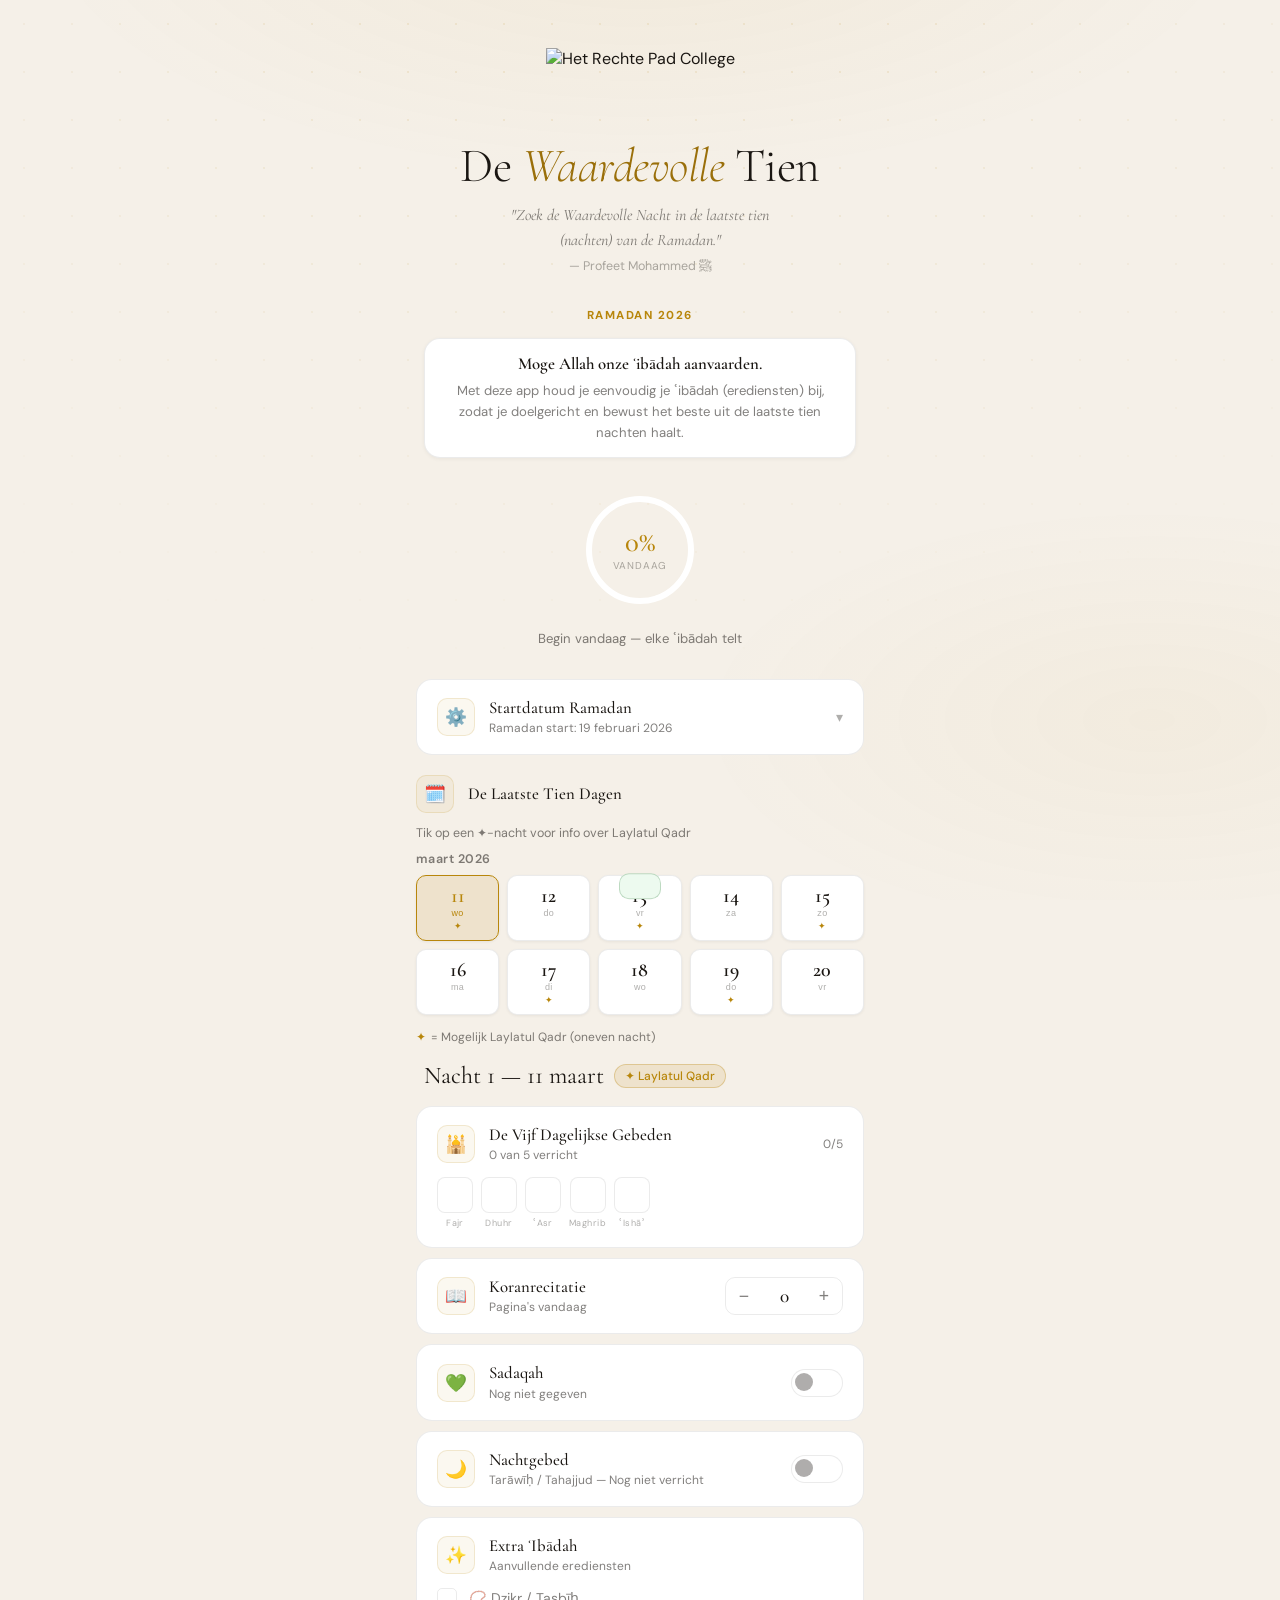
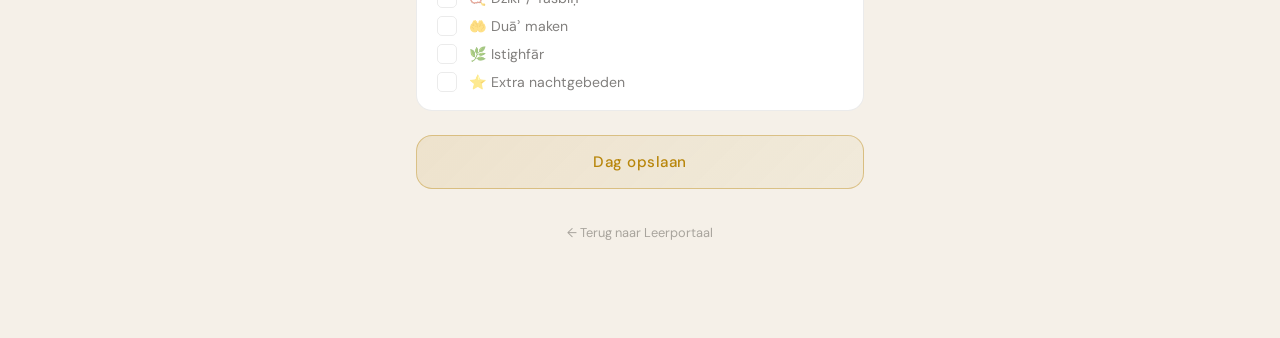
==== apps/de-waardevolle-tien/index.html @ 302fab96 "Voeg De Waardevolle Tien app toe (redesign)" ====
<!DOCTYPE html>
<html lang="nl" dir="ltr">
<head>
  <meta charset="UTF-8" />
  <meta name="viewport" content="width=device-width, initial-scale=1.0" />
  <title>De Waardevolle Tien | Het Rechte Pad College</title>
  <link rel="preconnect" href="https://fonts.googleapis.com" />
  <link rel="preconnect" href="https://fonts.gstatic.com" crossorigin />
  <link href="https://fonts.googleapis.com/css2?family=Cormorant+Garamond:ital,wght@0,300;0,400;0,500;0,600;1,300;1,400&family=DM+Sans:wght@300;400;500&display=swap" rel="stylesheet" />
  <link rel="stylesheet" href="style.css" />
</head>

<body>
  <div class="app-wrapper">

    <!-- Header -->
    <header class="app-header">
      <div class="logo-wrap">
        <img src="images/HRPC-logo.png" alt="Het Rechte Pad College" id="hrpcLogo" />
      </div>
      <h1 class="app-title">De <em>Waardevolle</em> Tien</h1>
      <p class="app-subtitle">"Zoek de Waardevolle Nacht in de laatste tien (nachten) van de Ramadan."</p>
      <p class="hadith-source">— Profeet Mohammed ﷺ</p>

      <div id="ramadanDayBadge" class="ramadan-day-badge" aria-live="polite"></div>

      <div id="countdownBlock" class="countdown-block">
        <p id="countdownText" class="countdown-text"></p>
        <p class="app-description">Met deze app houd je eenvoudig je ʿibādah (erediensten) bij, zodat je doelgericht en bewust het beste uit de laatste tien nachten haalt.</p>
      </div>
    </header>

    <!-- Progress -->
    <section class="progress-section" aria-label="Voortgang vandaag">
      <div class="progress-ring-container">
        <svg class="progress-ring" width="120" height="120" viewBox="0 0 120 120" aria-hidden="true">
          <defs>
            <linearGradient id="goldGradient" x1="0%" y1="0%" x2="100%" y2="100%">
              <stop offset="0%" stop-color="#b8860b" />
              <stop offset="100%" stop-color="#9a6f0a" />
            </linearGradient>
          </defs>
          <circle class="progress-ring-track" cx="60" cy="60" r="51" />
          <circle class="progress-ring-fill" id="progressRing" cx="60" cy="60" r="51" />
        </svg>
        <div class="progress-ring-center">
          <span class="progress-percent" id="progressPercent" aria-live="polite">0%</span>
          <span class="progress-label">vandaag</span>
        </div>
      </div>
      <p class="progress-description" id="progressDescription">Begin vandaag — elke ʿibādah telt</p>
    </section>

    <!-- Datum instelling -->
    <div class="cards-section" style="margin-bottom: 20px;">
      <div class="ibadah-card" id="dateSettingCard">
        <div class="card-top" style="cursor:pointer;" id="dateSettingToggle" role="button" aria-expanded="false" aria-controls="dateSettingBody" tabindex="0">
          <div class="card-left">
            <div class="card-icon" aria-hidden="true">⚙️</div>
            <div class="card-info">
              <div class="card-title">Startdatum Ramadan</div>
              <div class="card-subtitle" id="dateSettingSubtitle">Eerste dag van Ramadan</div>
            </div>
          </div>
          <span id="dateSettingChevron" style="color:var(--text-subtle); font-size:0.9rem; transition:var(--transition);">▾</span>
        </div>
        <div id="dateSettingBody" style="display:none; margin-top:16px; padding-top:16px; border-top:1px solid var(--night-border);">
          <label style="font-size:0.82rem; color:var(--text-muted); display:block; margin-bottom:8px;">
            Eerste dag van Ramadan (dag 1) — de laatste 10 nachten worden automatisch berekend
          </label>
          <div style="display:flex; gap:8px; align-items:center;">
            <input
              type="date"
              id="ramadanStartInput"
              style="flex:1; padding:10px 14px; border-radius:var(--radius-sm); border:1.5px solid var(--night-border); background:var(--night); color:var(--text-primary); font-family:'DM Sans',sans-serif; font-size:0.9rem; outline:none; transition:var(--transition);"
            />
            <button id="applyDateBtn" style="padding:10px 16px; border-radius:var(--radius-sm); border:1px solid rgba(184,134,11,0.4); background:var(--gold-dim); color:var(--gold); font-family:'DM Sans',sans-serif; font-size:0.85rem; font-weight:500; cursor:pointer; transition:var(--transition); white-space:nowrap;">Toepassen</button>
          </div>
          <p style="font-size:0.75rem; color:var(--text-subtle); margin-top:8px;">
            De datums in het overzicht worden automatisch bijgewerkt.
          </p>
        </div>
      </div>
    </div>

    <!-- Day navigation -->
    <div class="section-label" aria-label="Laatste 10 dagen">
      <div class="section-label-icon" aria-hidden="true">🗓️</div>
      <div class="section-label-text">De Laatste Tien Dagen</div>
    </div>
    <p style="font-size:0.78rem; color:var(--text-muted); padding:0 16px; margin-bottom:10px;">Tik op een ✦-nacht voor info over Laylatul Qadr</p>
    <p id="dayNavMonth" style="font-size:0.78rem; font-weight:600; color:var(--text-muted); padding:0 16px; margin-bottom:8px; letter-spacing:0.04em; display:none;"></p>
    <nav class="day-nav" aria-label="Navigeer tussen de 10 nachten">
      <div class="day-nav-inner" id="dayNav" role="list"></div>
    </nav>
    <p style="font-size:0.75rem; color:var(--text-muted); padding:6px 16px 0; display:flex; align-items:center; gap:5px;">
      <span style="color:var(--gold)">✦</span> = Mogelijk Laylatul Qadr (oneven nacht)
    </p>

    <!-- Current day header -->
    <div class="current-day-header">
      <div class="current-day-title">
        <span id="currentDayLabel">Nacht 1</span>
        <button class="qadr-badge" id="qadrBadge" style="display:none" aria-haspopup="dialog">✦ Laylatul Qadr</button>
      </div>
    </div>

    <!-- Ibadah cards -->
    <main class="cards-section" id="ibadahCards">

      <!-- 1. Gebeden -->
      <div class="ibadah-card" id="cardGebeden">
        <div class="card-top">
          <div class="card-left">
            <div class="card-icon" aria-hidden="true">🕌</div>
            <div class="card-info">
              <div class="card-title">De Vijf Dagelijkse Gebeden</div>
              <div class="card-subtitle" id="prayerSubtitle">0 van 5 verricht</div>
            </div>
          </div>
          <span class="prayers-count" id="prayerCount" aria-live="polite">0/5</span>
        </div>
        <div class="prayers-grid" role="group" aria-label="Gebeden">
          <label class="prayer-check">
            <input type="checkbox" data-prayer="fajr" aria-label="Fajr" />
            <span class="prayer-box">✓</span>
            <span class="prayer-name">Fajr</span>
          </label>
          <label class="prayer-check">
            <input type="checkbox" data-prayer="dhuhr" aria-label="Dhuhr" />
            <span class="prayer-box">✓</span>
            <span class="prayer-name">Dhuhr</span>
          </label>
          <label class="prayer-check">
            <input type="checkbox" data-prayer="asr" aria-label="ʿAsr" />
            <span class="prayer-box">✓</span>
            <span class="prayer-name">ʿAsr</span>
          </label>
          <label class="prayer-check">
            <input type="checkbox" data-prayer="maghrib" aria-label="Maghrib" />
            <span class="prayer-box">✓</span>
            <span class="prayer-name">Maghrib</span>
          </label>
          <label class="prayer-check">
            <input type="checkbox" data-prayer="isha" aria-label="ʿIshāʾ" />
            <span class="prayer-box">✓</span>
            <span class="prayer-name">ʿIshāʾ</span>
          </label>
        </div>
      </div>

      <!-- 2. Koran -->
      <div class="ibadah-card" id="cardKoran">
        <div class="card-top">
          <div class="card-left">
            <div class="card-icon" aria-hidden="true">📖</div>
            <div class="card-info">
              <div class="card-title">Koranrecitatie</div>
              <div class="card-subtitle" id="koranSubtitle">Pagina's vandaag</div>
            </div>
          </div>
          <div class="stepper" role="group" aria-label="Aantal pagina's Koran">
            <button class="stepper-btn" id="koranMinus" aria-label="Minder pagina's">−</button>
            <span class="stepper-value" id="koranValue" aria-live="polite" aria-atomic="true">0</span>
            <button class="stepper-btn" id="koranPlus" aria-label="Meer pagina's">+</button>
          </div>
        </div>
      </div>

      <!-- 3. Sadaqah -->
      <div class="ibadah-card" id="cardSadaqah">
        <div class="card-top">
          <div class="card-left">
            <div class="card-icon" aria-hidden="true">💚</div>
            <div class="card-info">
              <div class="card-title">Sadaqah</div>
              <div class="card-subtitle" id="sadaqahSubtitle">Nog niet gegeven</div>
            </div>
          </div>
          <input type="checkbox" class="toggle-btn" id="sadaqahToggle" role="switch" aria-label="Sadaqah gegeven" aria-checked="false" />
        </div>
      </div>

      <!-- 4. Nachtgebed -->
      <div class="ibadah-card" id="cardNacht">
        <div class="card-top">
          <div class="card-left">
            <div class="card-icon" aria-hidden="true">🌙</div>
            <div class="card-info">
              <div class="card-title">Nachtgebed</div>
              <div class="card-subtitle" id="nachtSubtitle">Tarāwīḥ / Tahajjud — Nog niet verricht</div>
            </div>
          </div>
          <input type="checkbox" class="toggle-btn" id="nachtToggle" role="switch" aria-label="Nachtgebed verricht" aria-checked="false" />
        </div>
      </div>

      <!-- 5. Extra ibadah -->
      <div class="ibadah-card" id="cardExtra">
        <div class="card-top">
          <div class="card-left">
            <div class="card-icon" aria-hidden="true">✨</div>
            <div class="card-info">
              <div class="card-title">Extra ʿIbādah</div>
              <div class="card-subtitle">Aanvullende erediensten</div>
            </div>
          </div>
        </div>
        <div class="extra-list" role="group" aria-label="Extra erediensten">
          <label class="extra-item">
            <input type="checkbox" data-extra="dzikr" />
            <span class="extra-check-box">✓</span>
            <span class="extra-label">📿 Dzikr / Tasbīḥ</span>
          </label>
          <label class="extra-item">
            <input type="checkbox" data-extra="dua" />
            <span class="extra-check-box">✓</span>
            <span class="extra-label">🤲 Duāʾ maken</span>
          </label>
          <label class="extra-item">
            <input type="checkbox" data-extra="istighfar" />
            <span class="extra-check-box">✓</span>
            <span class="extra-label">🌿 Istighfār</span>
          </label>
          <label class="extra-item">
            <input type="checkbox" data-extra="tahajjud_extra" />
            <span class="extra-check-box">✓</span>
            <span class="extra-label">⭐ Extra nachtgebeden</span>
          </label>
        </div>
      </div>

    </main>

    <!-- Save -->
    <div class="cta-section">
      <button class="save-btn" id="saveBtn">Dag opslaan</button>
    </div>

    <!-- Footer -->
    <footer class="app-footer">
      <a href="../../" class="back-link">← Terug naar Leerportaal</a>
    </footer>

  </div><!-- /.app-wrapper -->

  <!-- Laylatul Qadr Modal -->
  <div class="modal-backdrop" id="qadrModal" role="dialog" aria-modal="true" aria-label="Laylatul Qadr informatie">
    <div class="modal">
      <div class="modal-handle" aria-hidden="true"></div>
      <div class="modal-star" aria-hidden="true">✦</div>
      <h2 class="modal-title">Laylatul Qadr</h2>
      <p class="modal-arabic" lang="ar">لَيْلَةُ الْقَدْرِ</p>
      <blockquote class="modal-verse">
        "De Nacht van Qadr is beter dan duizend maanden." <cite>(Koran 97:3)</cite>
      </blockquote>
      <p style="font-size:0.85rem; color:var(--text-muted); margin-bottom:14px;">Benut deze nacht met extra ʿibādah:</p>
      <ul class="modal-list" aria-label="Aanbevolen erediensten">
        <li><span>🙏🏽</span><span>Extra (nacht)gebeden — Tarāwīḥ / Tahajjud</span></li>
        <li><span>📖</span><span>Meer Koranrecitatie</span></li>
        <li><span>🤲🏽</span><span>Veel duāʾ maken</span></li>
        <li><span>💚</span><span>Extra sadaqah geven</span></li>
        <li><span>📿</span><span>Langer dzikr doen</span></li>
      </ul>
      <div class="modal-dua">
        <span class="arabic-text" lang="ar">اللَّهُمَّ إِنَّكَ عَفُوٌّ تُحِبُّ الْعَفْوَ فَاعْفُ عَنِّي</span>
        <span class="transliteration">Allāhumma innaka ʿafuwwun tuḥibbul-ʿafwa faʿfu ʿannī</span>
        <span class="translation">O Allah, U bent de Alvergevende, U houdt van vergeven, vergeef mij dan. — Hadith</span>
      </div>
      <button class="modal-close" id="modalClose">Begrepen — ik ga mijn best doen!</button>
    </div>
  </div>

  <!-- Toast -->
  <div class="toast" id="toast" role="status" aria-live="polite"></div>

  <script src="script.js"></script>
</body>
</html>
---- apps/de-waardevolle-tien/style.css ----
/* ─── Design Tokens ─────────────────────────────────────────── */
:root {
  --night:        #f5f0e8;
  --night-mid:    #ede7d9;
  --night-card:   #ffffff;
  --night-border: rgba(0,0,0,0.08);
  --gold:         #b8860b;
  --gold-light:   #9a6f0a;
  --gold-dim:     rgba(184,134,11,0.12);
  --gold-glow:    rgba(184,134,11,0.06);
  --text-primary: #1a1612;
  --text-muted:   rgba(26,22,18,0.55);
  --text-subtle:  rgba(26,22,18,0.35);
  --success:      #2d7a3a;
  --success-dim:  rgba(45,122,58,0.1);
  --radius-sm:    10px;
  --radius-md:    16px;
  --radius-lg:    24px;
  --transition:   0.25s cubic-bezier(0.4,0,0.2,1);
}

/* ─── Reset & Base ──────────────────────────────────────────── */
*, *::before, *::after { box-sizing: border-box; margin: 0; padding: 0; }

html { scroll-behavior: smooth; -webkit-text-size-adjust: 100%; }

body {
  font-family: 'DM Sans', sans-serif;
  background-color: var(--night);
  color: var(--text-primary);
  min-height: 100dvh;
  overflow-x: hidden;
  position: relative;
}

/* ─── Background atmosphere ─────────────────────────────────── */
body::before {
  content: '';
  position: fixed;
  inset: 0;
  background:
    radial-gradient(ellipse 80% 50% at 50% -10%, rgba(184,134,11,0.06) 0%, transparent 60%),
    radial-gradient(ellipse 60% 40% at 90% 80%, rgba(184,134,11,0.04) 0%, transparent 60%);
  pointer-events: none;
  z-index: 0;
}

body::after {
  content: '';
  position: fixed;
  inset: 0;
  background-image: radial-gradient(circle, rgba(184,134,11,0.1) 1px, transparent 1px);
  background-size: 48px 48px;
  pointer-events: none;
  z-index: 0;
  mask-image: radial-gradient(ellipse 100% 100% at 50% 0%, black 20%, transparent 80%);
}

/* ─── Layout ────────────────────────────────────────────────── */
.app-wrapper {
  position: relative;
  z-index: 1;
  max-width: 480px;
  margin: 0 auto;
  padding: 0 0 80px;
}

/* ─── Header ────────────────────────────────────────────────── */
.app-header {
  text-align: center;
  padding: 48px 24px 32px;
}

.logo-wrap {
  display: flex;
  align-items: center;
  justify-content: center;
  margin-bottom: 28px;
}

.logo-wrap img {
  height: 64px;
  width: auto;
  max-width: 220px;
  object-fit: contain;
}

.logo-wrap img.broken { display: none; }

.logo-wrap .logo-fallback {
  font-family: 'DM Sans', sans-serif;
  font-size: 11px;
  font-weight: 500;
  letter-spacing: 0.12em;
  text-transform: uppercase;
  color: var(--text-muted);
}

.app-title {
  font-family: 'Cormorant Garamond', serif;
  font-size: clamp(2.2rem, 8vw, 3rem);
  font-weight: 300;
  line-height: 1.1;
  color: var(--text-primary);
  margin-bottom: 10px;
  letter-spacing: -0.01em;
}

.app-title em {
  font-style: italic;
  color: var(--gold-light);
}

.app-subtitle {
  font-family: 'Cormorant Garamond', serif;
  font-size: 1rem;
  font-style: italic;
  color: var(--text-muted);
  line-height: 1.6;
  max-width: 300px;
  margin: 0 auto 4px;
  text-align: center;
}

.hadith-source {
  font-family: 'DM Sans', sans-serif;
  font-size: 0.78rem;
  color: var(--text-subtle);
  margin-top: 4px;
  margin-bottom: 24px;
}

/* ─── Ramadan dag badge ─────────────────────────────────────── */
.ramadan-day-badge {
  display: inline-block;
  font-size: 0.72rem;
  font-weight: 700;
  letter-spacing: 0.13em;
  text-transform: uppercase;
  color: var(--gold);
  margin: 10px auto 0;
}

.ramadan-day-badge:empty { display: none; }

/* ─── Countdown block ───────────────────────────────────────── */
.countdown-block {
  margin: 14px 0 0;
  background: var(--night-card);
  border: 1px solid var(--night-border);
  border-radius: var(--radius-md);
  padding: 14px 18px;
  box-shadow: 0 1px 4px rgba(0,0,0,0.05);
}

.countdown-text {
  font-family: 'Cormorant Garamond', serif;
  font-size: 1.05rem;
  font-weight: 600;
  color: var(--text-primary);
  margin-bottom: 6px;
}

.countdown-text.active { color: var(--gold); }

.app-description {
  font-size: 0.82rem;
  color: var(--text-muted);
  line-height: 1.6;
}

/* ─── Progress Ring ─────────────────────────────────────────── */
.progress-section {
  display: flex;
  flex-direction: column;
  align-items: center;
  gap: 20px;
  padding: 0 24px 32px;
}

.progress-ring-container {
  position: relative;
  width: 120px;
  height: 120px;
}

.progress-ring { transform: rotate(-90deg); }

.progress-ring-track {
  fill: none;
  stroke: var(--night-card);
  stroke-width: 6;
}

.progress-ring-fill {
  fill: none;
  stroke: url(#goldGradient);
  stroke-width: 6;
  stroke-linecap: round;
  stroke-dasharray: 320;
  stroke-dashoffset: 320;
  transition: stroke-dashoffset 0.8s cubic-bezier(0.4,0,0.2,1);
}

.progress-ring-center {
  position: absolute;
  inset: 0;
  display: flex;
  flex-direction: column;
  align-items: center;
  justify-content: center;
}

.progress-percent {
  font-family: 'Cormorant Garamond', serif;
  font-size: 1.8rem;
  font-weight: 500;
  color: var(--gold);
  line-height: 1;
}

.progress-label {
  font-size: 10px;
  color: var(--text-subtle);
  text-transform: uppercase;
  letter-spacing: 0.08em;
  margin-top: 2px;
}

.progress-description {
  font-size: 0.82rem;
  color: var(--text-muted);
  text-align: center;
}

/* ─── Day Navigation ────────────────────────────────────────── */
.section-label {
  display: flex;
  align-items: center;
  gap: 14px;
  padding: 0 16px;
  margin-bottom: 12px;
}

.section-label-icon {
  width: 38px;
  height: 38px;
  border-radius: var(--radius-sm);
  background: var(--gold-glow);
  border: 1px solid rgba(184,134,11,0.15);
  display: flex;
  align-items: center;
  justify-content: center;
  font-size: 1.1rem;
  flex-shrink: 0;
}

.section-label-text {
  font-family: 'Cormorant Garamond', serif;
  font-size: 1.05rem;
  font-weight: 500;
  color: var(--text-primary);
  line-height: 1.2;
}

.day-nav {
  padding: 0 16px;
  margin-bottom: 8px;
}

.day-nav-inner {
  display: grid;
  grid-template-columns: repeat(5, 1fr);
  grid-auto-flow: row dense;
  gap: 8px;
}

.day-btn {
  display: flex;
  flex-direction: column;
  align-items: center;
  gap: 2px;
  padding: 10px 6px 8px;
  border-radius: var(--radius-sm);
  border: 1px solid var(--night-border);
  background: var(--night-card);
  cursor: pointer;
  transition: var(--transition);
  position: relative;
  box-shadow: 0 1px 3px rgba(0,0,0,0.06);
}

.day-btn:hover {
  border-color: rgba(184,134,11,0.4);
  background: rgba(184,134,11,0.05);
}

.day-btn.active {
  border-color: var(--gold);
  background: var(--gold-dim);
}

.day-btn.completed::after {
  content: '';
  position: absolute;
  top: 5px;
  right: 5px;
  width: 6px;
  height: 6px;
  border-radius: 50%;
  background: var(--success);
}

.day-date {
  font-family: 'Cormorant Garamond', serif;
  font-size: 1.25rem;
  font-weight: 600;
  color: var(--text-primary);
  line-height: 1;
}

.day-btn.active .day-date { color: var(--gold); }

.day-weekday {
  font-size: 9px;
  color: var(--text-subtle);
  letter-spacing: 0.04em;
  text-transform: lowercase;
}

.day-btn.active .day-weekday { color: var(--gold); }

.qadr-star {
  font-size: 9px;
  color: var(--gold);
  margin-top: 1px;
}

/* ─── Current day header ────────────────────────────────────── */
.current-day-header {
  padding: 16px 24px 0;
  margin-bottom: 16px;
}

.current-day-title {
  font-family: 'Cormorant Garamond', serif;
  font-size: 1.5rem;
  font-weight: 400;
  color: var(--text-primary);
  display: flex;
  align-items: center;
  gap: 10px;
}

.current-day-title .qadr-badge {
  font-size: 0.75rem;
  font-family: 'DM Sans', sans-serif;
  font-weight: 500;
  padding: 3px 10px;
  border-radius: 99px;
  background: var(--gold-dim);
  color: var(--gold);
  border: 1px solid rgba(184,134,11,0.3);
  cursor: pointer;
  transition: var(--transition);
}

.current-day-title .qadr-badge:hover { background: rgba(184,134,11,0.2); }

/* ─── Cards (ibadah items) ──────────────────────────────────── */
.cards-section {
  padding: 0 16px;
  display: flex;
  flex-direction: column;
  gap: 10px;
}

.ibadah-card {
  background: var(--night-card);
  border: 1px solid var(--night-border);
  border-radius: var(--radius-md);
  padding: 18px 20px;
  transition: var(--transition);
  position: relative;
  overflow: hidden;
}

.ibadah-card::before {
  content: '';
  position: absolute;
  left: 0;
  top: 0;
  bottom: 0;
  width: 3px;
  background: var(--gold);
  opacity: 0;
  transition: var(--transition);
  border-radius: 0 2px 2px 0;
}

.ibadah-card.done::before { opacity: 1; }

.ibadah-card.done {
  border-color: rgba(184,134,11,0.2);
  background: linear-gradient(135deg, rgba(184,134,11,0.04) 0%, var(--night-card) 100%);
}

.card-top {
  display: flex;
  align-items: center;
  justify-content: space-between;
  gap: 12px;
}

.card-left {
  display: flex;
  align-items: center;
  gap: 14px;
  flex: 1;
  min-width: 0;
}

.card-icon {
  width: 38px;
  height: 38px;
  border-radius: var(--radius-sm);
  background: var(--gold-glow);
  border: 1px solid rgba(184,134,11,0.15);
  display: flex;
  align-items: center;
  justify-content: center;
  font-size: 1.1rem;
  flex-shrink: 0;
  transition: var(--transition);
}

.ibadah-card.done .card-icon {
  background: var(--gold-dim);
  border-color: rgba(184,134,11,0.35);
}

.card-info { min-width: 0; }

.card-title {
  font-family: 'Cormorant Garamond', serif;
  font-size: 1.05rem;
  font-weight: 500;
  color: var(--text-primary);
  line-height: 1.2;
}

.card-subtitle {
  font-size: 0.75rem;
  color: var(--text-muted);
  margin-top: 2px;
}

/* ─── Prayer checkboxes ─────────────────────────────────────── */
.prayers-grid {
  display: flex;
  gap: 8px;
  margin-top: 14px;
  flex-wrap: wrap;
}

.prayer-check {
  display: flex;
  flex-direction: column;
  align-items: center;
  gap: 4px;
  cursor: pointer;
}

.prayer-check input { display: none; }

.prayer-box {
  width: 36px;
  height: 36px;
  border-radius: 8px;
  border: 1.5px solid var(--night-border);
  background: rgba(255,255,255,0.03);
  display: flex;
  align-items: center;
  justify-content: center;
  transition: var(--transition);
  font-size: 0.85rem;
  color: transparent;
}

.prayer-check input:checked + .prayer-box {
  background: var(--gold-dim);
  border-color: var(--gold);
  color: var(--gold);
}

.prayer-name {
  font-size: 9px;
  color: var(--text-subtle);
  letter-spacing: 0.05em;
  text-align: center;
}

.prayer-check input:checked ~ .prayer-name { color: var(--gold); }

.prayers-count {
  font-size: 0.75rem;
  color: var(--text-muted);
  margin-left: auto;
  align-self: center;
  flex-shrink: 0;
}

/* ─── Toggle ────────────────────────────────────────────────── */
.toggle-btn {
  width: 52px;
  height: 28px;
  border-radius: 99px;
  border: 1.5px solid var(--night-border);
  background: rgba(255,255,255,0.04);
  cursor: pointer;
  position: relative;
  z-index: 0;
  transition: var(--transition);
  flex-shrink: 0;
  -webkit-appearance: none;
  appearance: none;
}

.toggle-btn::after {
  content: '';
  position: absolute;
  top: 3px;
  left: 3px;
  width: 18px;
  height: 18px;
  border-radius: 50%;
  background: var(--text-subtle);
  transition: var(--transition);
}

.toggle-btn:checked {
  background: var(--gold-dim);
  border-color: var(--gold);
}

.toggle-btn:checked::after {
  left: calc(100% - 21px);
  background: var(--gold-light);
}

/* ─── Stepper (Koran) ───────────────────────────────────────── */
.stepper {
  display: flex;
  align-items: center;
  border: 1.5px solid var(--night-border);
  border-radius: var(--radius-sm);
  overflow: hidden;
  flex-shrink: 0;
}

.stepper-btn {
  width: 36px;
  height: 36px;
  background: rgba(255,255,255,0.04);
  border: none;
  color: var(--text-muted);
  font-size: 1.1rem;
  cursor: pointer;
  transition: var(--transition);
  display: flex;
  align-items: center;
  justify-content: center;
}

.stepper-btn:hover { background: var(--gold-dim); color: var(--gold); }
.stepper-btn:active { transform: scale(0.92); }

.stepper-value {
  min-width: 44px;
  text-align: center;
  font-family: 'Cormorant Garamond', serif;
  font-size: 1.2rem;
  font-weight: 500;
  color: var(--text-primary);
  background: rgba(255,255,255,0.02);
  padding: 0 4px;
  line-height: 36px;
}

/* ─── Extra ibadah ──────────────────────────────────────────── */
.extra-list {
  margin-top: 14px;
  display: flex;
  flex-direction: column;
  gap: 8px;
}

.extra-item {
  display: flex;
  align-items: center;
  gap: 12px;
  cursor: pointer;
}

.extra-item input { display: none; }

.extra-check-box {
  width: 20px;
  height: 20px;
  border-radius: 5px;
  border: 1.5px solid var(--night-border);
  background: transparent;
  flex-shrink: 0;
  display: flex;
  align-items: center;
  justify-content: center;
  transition: var(--transition);
  font-size: 0.7rem;
  color: transparent;
}

.extra-item input:checked + .extra-check-box {
  background: var(--gold-dim);
  border-color: var(--gold);
  color: var(--gold);
}

.extra-label {
  font-size: 0.88rem;
  color: var(--text-muted);
  transition: var(--transition);
}

.extra-item input:checked ~ .extra-label { color: var(--text-primary); }

/* ─── Bottom CTA ────────────────────────────────────────────── */
.cta-section { padding: 24px 16px 0; }

.save-btn {
  width: 100%;
  padding: 16px;
  border-radius: var(--radius-md);
  border: 1px solid rgba(184,134,11,0.4);
  background: linear-gradient(135deg, rgba(184,134,11,0.12) 0%, rgba(184,134,11,0.06) 100%);
  color: var(--gold);
  font-family: 'DM Sans', sans-serif;
  font-size: 0.95rem;
  font-weight: 500;
  letter-spacing: 0.03em;
  cursor: pointer;
  transition: var(--transition);
  position: relative;
  overflow: hidden;
}

.save-btn::before {
  content: '';
  position: absolute;
  inset: 0;
  background: linear-gradient(135deg, rgba(184,134,11,0.18) 0%, rgba(184,134,11,0.1) 100%);
  opacity: 0;
  transition: var(--transition);
}

.save-btn:hover::before { opacity: 1; }
.save-btn:active { transform: scale(0.98); }

/* ─── Footer ────────────────────────────────────────────────── */
.app-footer {
  padding: 32px 24px 16px;
  text-align: center;
}

.back-link {
  display: inline-flex;
  align-items: center;
  gap: 6px;
  font-size: 0.8rem;
  color: var(--text-subtle);
  text-decoration: none;
  transition: var(--transition);
}

.back-link:hover { color: var(--text-muted); }

/* ─── Modal ─────────────────────────────────────────────────── */
.modal-backdrop {
  position: fixed;
  inset: 0;
  background: rgba(0,0,0,0.7);
  backdrop-filter: blur(8px);
  z-index: 1000;
  display: flex;
  align-items: flex-end;
  opacity: 0;
  pointer-events: none;
  transition: opacity 0.3s ease;
}

.modal-backdrop.open {
  opacity: 1;
  pointer-events: all;
}

.modal {
  width: 100%;
  max-width: 480px;
  margin: 0 auto;
  background: #ffffff;
  border-top-left-radius: 24px;
  border-top-right-radius: 24px;
  border-top: 1px solid rgba(184,134,11,0.2);
  padding: 32px 24px 48px;
  transform: translateY(100%);
  transition: transform 0.35s cubic-bezier(0.34,1.56,0.64,1);
  max-height: 90dvh;
  overflow-y: auto;
}

.modal-backdrop.open .modal { transform: translateY(0); }

.modal-handle {
  width: 36px;
  height: 4px;
  border-radius: 99px;
  background: rgba(0,0,0,0.12);
  margin: 0 auto 24px;
}

.modal-star {
  font-size: 2rem;
  text-align: center;
  margin-bottom: 8px;
}

.modal-title {
  font-family: 'Cormorant Garamond', serif;
  font-size: 1.6rem;
  font-weight: 400;
  text-align: center;
  color: var(--gold);
  margin-bottom: 6px;
}

.modal-arabic {
  font-size: 1.5rem;
  text-align: center;
  color: var(--gold);
  direction: rtl;
  margin-bottom: 16px;
  font-family: 'Cormorant Garamond', serif;
}

.modal-verse {
  background: var(--gold-glow);
  border: 1px solid rgba(184,134,11,0.15);
  border-radius: var(--radius-sm);
  padding: 14px 16px;
  font-family: 'Cormorant Garamond', serif;
  font-style: italic;
  font-size: 1rem;
  color: var(--text-muted);
  text-align: center;
  line-height: 1.6;
  margin-bottom: 20px;
}

.modal-list {
  list-style: none;
  display: flex;
  flex-direction: column;
  gap: 10px;
  margin-bottom: 20px;
}

.modal-list li {
  display: flex;
  align-items: center;
  gap: 10px;
  font-size: 0.9rem;
  color: var(--text-muted);
}

.modal-list li span:first-child { font-size: 1.1rem; }

.modal-dua {
  text-align: center;
  margin-bottom: 8px;
}

.modal-dua .arabic-text {
  font-size: 1.15rem;
  direction: rtl;
  color: var(--gold);
  font-family: 'Cormorant Garamond', serif;
  display: block;
  margin-bottom: 6px;
}

.modal-dua .transliteration {
  font-style: italic;
  font-size: 0.85rem;
  color: var(--text-muted);
  display: block;
  margin-bottom: 4px;
}

.modal-dua .translation {
  font-size: 0.8rem;
  color: var(--text-subtle);
}

.modal-close {
  width: 100%;
  margin-top: 24px;
  padding: 14px;
  border-radius: var(--radius-md);
  border: 1px solid rgba(184,134,11,0.3);
  background: var(--gold-dim);
  color: var(--gold);
  font-family: 'DM Sans', sans-serif;
  font-size: 0.95rem;
  font-weight: 500;
  cursor: pointer;
  transition: var(--transition);
}

.modal-close:hover { background: rgba(184,134,11,0.2); }

/* ─── Toast ─────────────────────────────────────────────────── */
.toast {
  position: fixed;
  bottom: 32px;
  left: 50%;
  transform: translateX(-50%) translateY(120%);
  background: #edfaef;
  border: 1px solid rgba(45,122,58,0.25);
  border-radius: var(--radius-sm);
  padding: 12px 20px;
  font-size: 0.85rem;
  color: var(--success);
  white-space: nowrap;
  z-index: 1100;
  transition: transform 0.35s cubic-bezier(0.34,1.56,0.64,1);
  pointer-events: none;
}

.toast.show { transform: translateX(-50%) translateY(0); }

/* ─── Animations ────────────────────────────────────────────── */
@keyframes fadeUp {
  from { opacity: 0; transform: translateY(16px); }
  to   { opacity: 1; transform: translateY(0); }
}

.app-header         { animation: fadeUp 0.6s ease both; }
.progress-section   { animation: fadeUp 0.6s 0.1s ease both; }
.day-nav            { animation: fadeUp 0.6s 0.15s ease both; }
.current-day-header { animation: fadeUp 0.6s 0.2s ease both; }
.cards-section      { animation: fadeUp 0.6s 0.25s ease both; }
.cta-section        { animation: fadeUp 0.6s 0.3s ease both; }

/* ─── Focus visible ─────────────────────────────────────────── */
:focus-visible {
  outline: 2px solid var(--gold);
  outline-offset: 3px;
  border-radius: 4px;
}

/* ─── Reduced motion ────────────────────────────────────────── */
@media (prefers-reduced-motion: reduce) {
  *, *::before, *::after {
    animation-duration: 0.01ms !important;
    transition-duration: 0.01ms !important;
  }
}
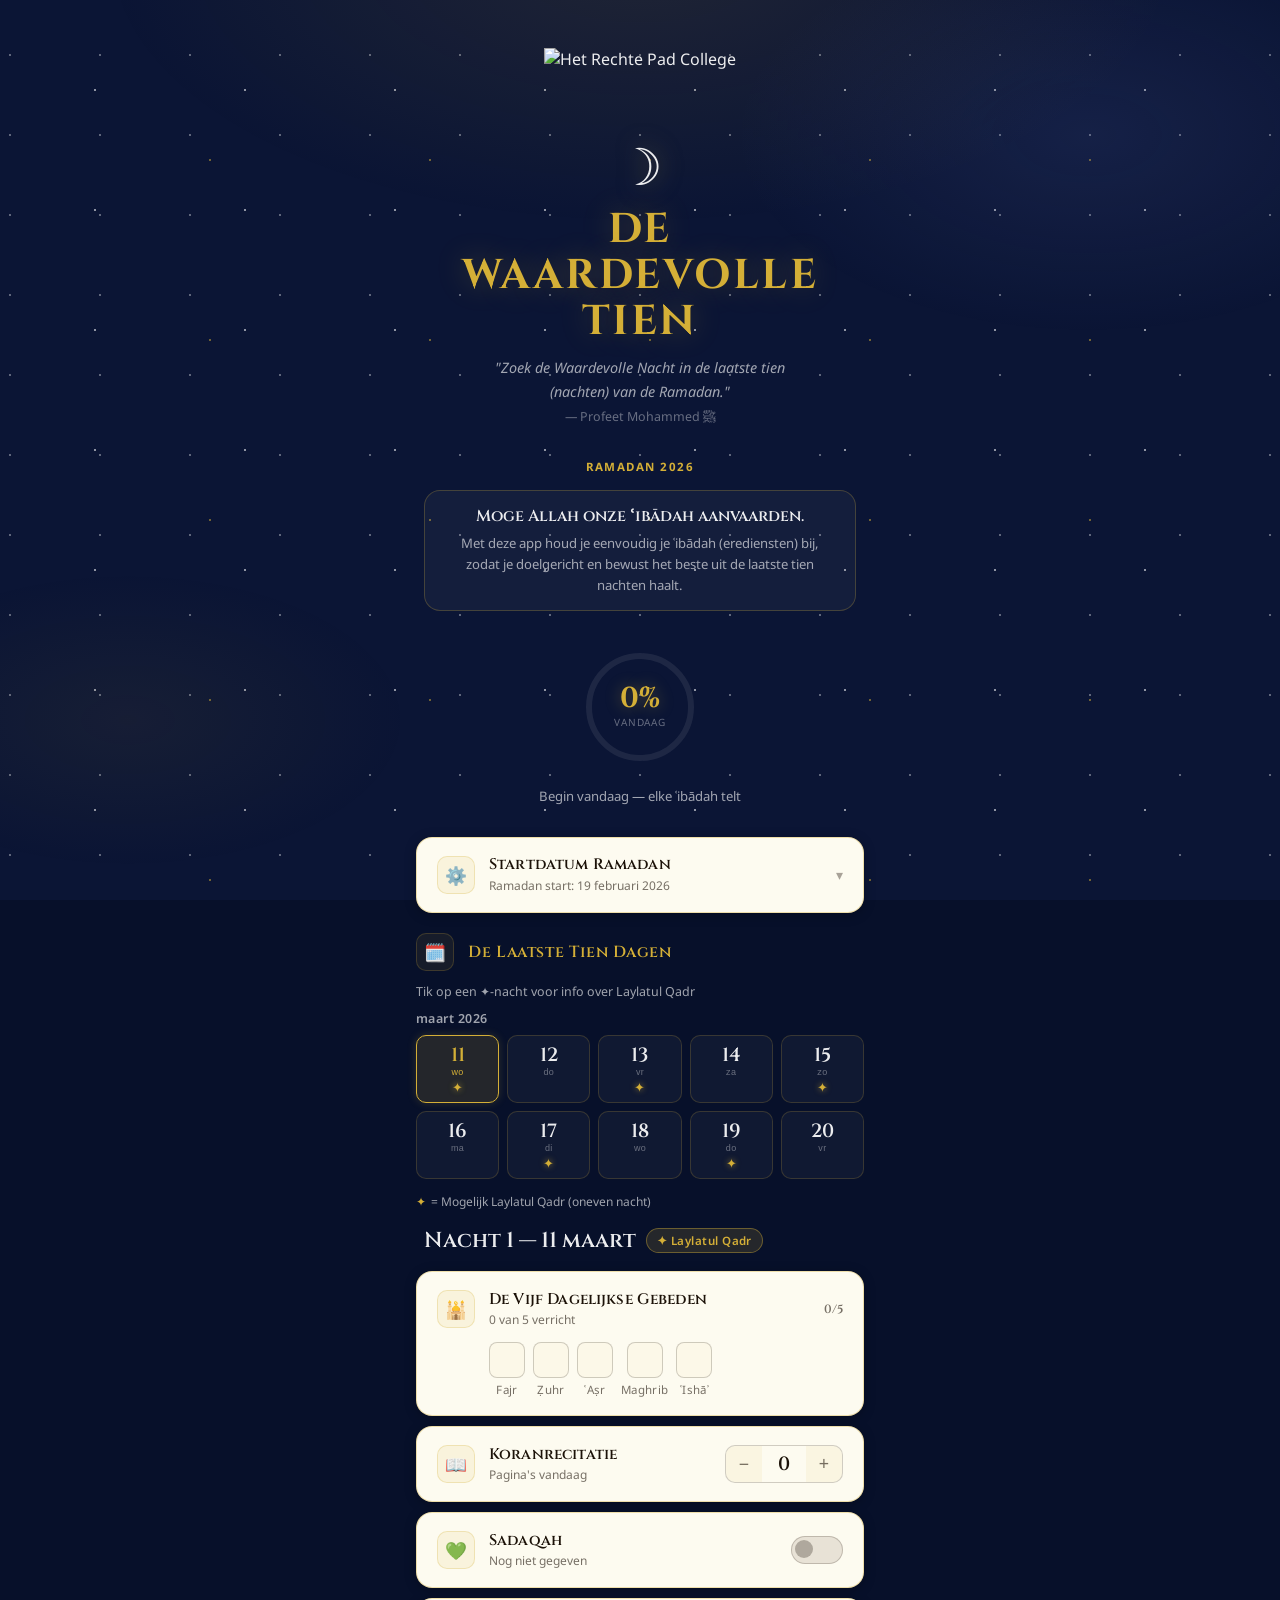
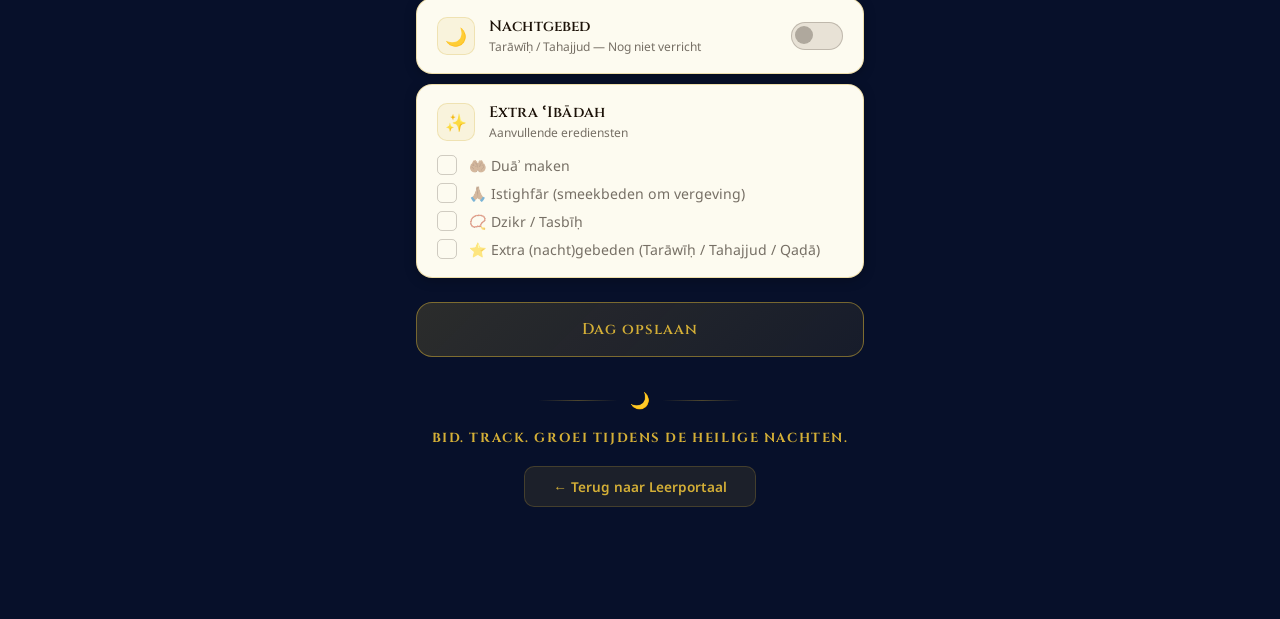
==== commit 35cdbbfb: "Verplaats favicon-bestanden naar /icons/ map Zeven favicon- en manifest-bestanden vanuit de root ver" ====
--- a/apps/de-waardevolle-tien/index.html
+++ b/apps/de-waardevolle-tien/index.html
@@ -2,11 +2,16 @@
 <html lang="nl" dir="ltr">
 <head>
   <meta charset="UTF-8" />
+    <link rel="icon" href="/icons/favicon.ico" sizes="48x48">
+    <link rel="icon" type="image/svg+xml" href="/icons/favicon.svg">
+    <link rel="icon" type="image/png" href="/icons/favicon-96x96.png" sizes="96x96">
+    <link rel="apple-touch-icon" sizes="180x180" href="/icons/apple-touch-icon.png">
+    <link rel="manifest" href="/icons/site.webmanifest">
   <meta name="viewport" content="width=device-width, initial-scale=1.0" />
   <title>De Waardevolle Tien | Het Rechte Pad College</title>
   <link rel="preconnect" href="https://fonts.googleapis.com" />
   <link rel="preconnect" href="https://fonts.gstatic.com" crossorigin />
-  <link href="https://fonts.googleapis.com/css2?family=Cormorant+Garamond:ital,wght@0,300;0,400;0,500;0,600;1,300;1,400&family=DM+Sans:wght@300;400;500&display=swap" rel="stylesheet" />
+  <link href="https://fonts.googleapis.com/css2?family=Cinzel:wght@400;600;700&family=Noto+Sans:wght@400;500;600&display=swap" rel="stylesheet" />
   <link rel="stylesheet" href="style.css" />
 </head>
 
@@ -16,9 +21,10 @@
     <!-- Header -->
     <header class="app-header">
       <div class="logo-wrap">
-        <img src="images/HRPC-logo.png" alt="Het Rechte Pad College" id="hrpcLogo" />
-      </div>
-      <h1 class="app-title">De <em>Waardevolle</em> Tien</h1>
+        <img src="images/HRPC-logo-white.png" alt="Het Rechte Pad College" id="hrpcLogo" />
+      </div>
+      <span class="moon-decoration" aria-hidden="true">☽</span>
+      <h1 class="app-title">De Waardevolle Tien</h1>
       <p class="app-subtitle">"Zoek de Waardevolle Nacht in de laatste tien (nachten) van de Ramadan."</p>
       <p class="hadith-source">— Profeet Mohammed ﷺ</p>
 
@@ -62,21 +68,21 @@
               <div class="card-subtitle" id="dateSettingSubtitle">Eerste dag van Ramadan</div>
             </div>
           </div>
-          <span id="dateSettingChevron" style="color:var(--text-subtle); font-size:0.9rem; transition:var(--transition);">▾</span>
-        </div>
-        <div id="dateSettingBody" style="display:none; margin-top:16px; padding-top:16px; border-top:1px solid var(--night-border);">
-          <label style="font-size:0.82rem; color:var(--text-muted); display:block; margin-bottom:8px;">
+          <span id="dateSettingChevron" style="color:var(--ink-subtle); font-size:0.9rem; transition:var(--transition);">▾</span>
+        </div>
+        <div id="dateSettingBody" style="display:none; margin-top:16px; padding-top:16px; border-top:1px solid rgba(28,18,8,0.12);">
+          <label style="font-size:0.82rem; color:var(--ink-muted); display:block; margin-bottom:8px;">
             Eerste dag van Ramadan (dag 1) — de laatste 10 nachten worden automatisch berekend
           </label>
           <div style="display:flex; gap:8px; align-items:center;">
             <input
               type="date"
               id="ramadanStartInput"
-              style="flex:1; padding:10px 14px; border-radius:var(--radius-sm); border:1.5px solid var(--night-border); background:var(--night); color:var(--text-primary); font-family:'DM Sans',sans-serif; font-size:0.9rem; outline:none; transition:var(--transition);"
+              style="flex:1; padding:10px 14px; border-radius:var(--radius-sm); border:1.5px solid rgba(28,18,8,0.2); background:rgba(212,175,55,0.05); color:var(--ink); font-family:'Noto Sans',sans-serif; font-size:0.9rem; outline:none; transition:var(--transition);"
             />
-            <button id="applyDateBtn" style="padding:10px 16px; border-radius:var(--radius-sm); border:1px solid rgba(184,134,11,0.4); background:var(--gold-dim); color:var(--gold); font-family:'DM Sans',sans-serif; font-size:0.85rem; font-weight:500; cursor:pointer; transition:var(--transition); white-space:nowrap;">Toepassen</button>
-          </div>
-          <p style="font-size:0.75rem; color:var(--text-subtle); margin-top:8px;">
+            <button id="applyDateBtn" style="padding:10px 16px; border-radius:var(--radius-sm); border:1px solid rgba(212,175,55,0.45); background:rgba(212,175,55,0.18); color:var(--ink); font-family:'Noto Sans',sans-serif; font-size:0.85rem; font-weight:500; cursor:pointer; transition:var(--transition); white-space:nowrap;">Toepassen</button>
+          </div>
+          <p style="font-size:0.75rem; color:var(--ink-subtle); margin-top:8px;">
             De datums in het overzicht worden automatisch bijgewerkt.
           </p>
         </div>
@@ -84,16 +90,16 @@
     </div>
 
     <!-- Day navigation -->
-    <div class="section-label" aria-label="Laatste 10 dagen">
+    <div class="section-label" aria-label="Laatste Tien dagen">
       <div class="section-label-icon" aria-hidden="true">🗓️</div>
       <div class="section-label-text">De Laatste Tien Dagen</div>
     </div>
-    <p style="font-size:0.78rem; color:var(--text-muted); padding:0 16px; margin-bottom:10px;">Tik op een ✦-nacht voor info over Laylatul Qadr</p>
-    <p id="dayNavMonth" style="font-size:0.78rem; font-weight:600; color:var(--text-muted); padding:0 16px; margin-bottom:8px; letter-spacing:0.04em; display:none;"></p>
+    <p style="font-size:0.78rem; color:var(--on-dark-muted); padding:0 16px; margin-bottom:10px;">Tik op een ✦-nacht voor info over Laylatul Qadr</p>
+    <p id="dayNavMonth" style="font-size:0.78rem; font-weight:600; color:var(--on-dark-muted); padding:0 16px; margin-bottom:8px; letter-spacing:0.04em; display:none;"></p>
     <nav class="day-nav" aria-label="Navigeer tussen de 10 nachten">
       <div class="day-nav-inner" id="dayNav" role="list"></div>
     </nav>
-    <p style="font-size:0.75rem; color:var(--text-muted); padding:6px 16px 0; display:flex; align-items:center; gap:5px;">
+    <p style="font-size:0.75rem; color:var(--on-dark-muted); padding:6px 16px 0; display:flex; align-items:center; gap:5px;">
       <span style="color:var(--gold)">✦</span> = Mogelijk Laylatul Qadr (oneven nacht)
     </p>
 
@@ -127,14 +133,14 @@
             <span class="prayer-name">Fajr</span>
           </label>
           <label class="prayer-check">
-            <input type="checkbox" data-prayer="dhuhr" aria-label="Dhuhr" />
-            <span class="prayer-box">✓</span>
-            <span class="prayer-name">Dhuhr</span>
-          </label>
-          <label class="prayer-check">
-            <input type="checkbox" data-prayer="asr" aria-label="ʿAsr" />
-            <span class="prayer-box">✓</span>
-            <span class="prayer-name">ʿAsr</span>
+            <input type="checkbox" data-prayer="zuhr" aria-label="Ẓuhr" />
+            <span class="prayer-box">✓</span>
+            <span class="prayer-name">Ẓuhr</span>
+          </label>
+          <label class="prayer-check">
+            <input type="checkbox" data-prayer="asr" aria-label="ʿAṣr" />
+            <span class="prayer-box">✓</span>
+            <span class="prayer-name">ʿAṣr</span>
           </label>
           <label class="prayer-check">
             <input type="checkbox" data-prayer="maghrib" aria-label="Maghrib" />
@@ -208,24 +214,24 @@
         </div>
         <div class="extra-list" role="group" aria-label="Extra erediensten">
           <label class="extra-item">
+            <input type="checkbox" data-extra="dua" />
+            <span class="extra-check-box">✓</span>
+            <span class="extra-label">🤲🏽 Duāʾ maken</span>
+          </label>
+          <label class="extra-item">
+            <input type="checkbox" data-extra="istighfar" />
+            <span class="extra-check-box">✓</span>
+            <span class="extra-label">🙏🏽 Istighfār (smeekbeden om vergeving)</span>
+          </label>
+          <label class="extra-item">
             <input type="checkbox" data-extra="dzikr" />
             <span class="extra-check-box">✓</span>
             <span class="extra-label">📿 Dzikr / Tasbīḥ</span>
-          </label>
-          <label class="extra-item">
-            <input type="checkbox" data-extra="dua" />
-            <span class="extra-check-box">✓</span>
-            <span class="extra-label">🤲 Duāʾ maken</span>
-          </label>
-          <label class="extra-item">
-            <input type="checkbox" data-extra="istighfar" />
-            <span class="extra-check-box">✓</span>
-            <span class="extra-label">🌿 Istighfār</span>
-          </label>
+          </label>          
           <label class="extra-item">
             <input type="checkbox" data-extra="tahajjud_extra" />
             <span class="extra-check-box">✓</span>
-            <span class="extra-label">⭐ Extra nachtgebeden</span>
+            <span class="extra-label">⭐ Extra (nacht)gebeden (Tarāwīḥ / Tahajjud / Qaḍā)</span>
           </label>
         </div>
       </div>
@@ -235,6 +241,12 @@
     <!-- Save -->
     <div class="cta-section">
       <button class="save-btn" id="saveBtn">Dag opslaan</button>
+    </div>
+
+    <!-- Tagline -->
+    <div class="tagline-section">
+      <div class="tagline-divider"><span>🌙</span></div>
+      <p class="tagline-text">Bid. Track. Groei tijdens de heilige nachten.</p>
     </div>
 
     <!-- Footer -->
@@ -254,13 +266,14 @@
       <blockquote class="modal-verse">
         "De Nacht van Qadr is beter dan duizend maanden." <cite>(Koran 97:3)</cite>
       </blockquote>
-      <p style="font-size:0.85rem; color:var(--text-muted); margin-bottom:14px;">Benut deze nacht met extra ʿibādah:</p>
+      <p style="font-size:0.85rem; color:var(--ink-muted); margin-bottom:10px;">Dit is een oneven nacht in de laatste 10 dagen van Ramadan — een van de nachten waarop Laylatul Qadr kan vallen.</p>
+      <p style="font-size:0.85rem; color:var(--ink-muted); margin-bottom:14px;">Benut deze nacht met extra ʿibādah:</p>
       <ul class="modal-list" aria-label="Aanbevolen erediensten">
-        <li><span>🙏🏽</span><span>Extra (nacht)gebeden — Tarāwīḥ / Tahajjud</span></li>
+        <li><span>🌟</span><span>Extra (nacht)gebeden — Tarāwīḥ / Tahajjud / Qaḍā</span></li>
         <li><span>📖</span><span>Meer Koranrecitatie</span></li>
         <li><span>🤲🏽</span><span>Veel duāʾ maken</span></li>
         <li><span>💚</span><span>Extra sadaqah geven</span></li>
-        <li><span>📿</span><span>Langer dzikr doen</span></li>
+        <li><span>📿</span><span>Langer dzikr / tasbīḥ doen</span></li>
       </ul>
       <div class="modal-dua">
         <span class="arabic-text" lang="ar">اللَّهُمَّ إِنَّكَ عَفُوٌّ تُحِبُّ الْعَفْوَ فَاعْفُ عَنِّي</span>
--- a/apps/de-waardevolle-tien/style.css
+++ b/apps/de-waardevolle-tien/style.css
@@ -1,59 +1,75 @@
 /* ─── Design Tokens ─────────────────────────────────────────── */
 :root {
-  --night:        #f5f0e8;
-  --night-mid:    #ede7d9;
-  --night-card:   #ffffff;
-  --night-border: rgba(0,0,0,0.08);
-  --gold:         #b8860b;
-  --gold-light:   #9a6f0a;
-  --gold-dim:     rgba(184,134,11,0.12);
-  --gold-glow:    rgba(184,134,11,0.06);
-  --text-primary: #1a1612;
-  --text-muted:   rgba(26,22,18,0.55);
-  --text-subtle:  rgba(26,22,18,0.35);
-  --success:      #2d7a3a;
-  --success-dim:  rgba(45,122,58,0.1);
-  --radius-sm:    10px;
-  --radius-md:    16px;
-  --radius-lg:    24px;
-  --transition:   0.25s cubic-bezier(0.4,0,0.2,1);
+  --bg:              #0b1535;
+  --bg-deep:         #07102a;
+  --card:            #fdfbf0;
+  --card-warm:       #f5ede8;
+  --card-border:     rgba(212,175,55,0.38);
+  --card-border-dim: rgba(212,175,55,0.18);
+  --gold:            #d4af37;
+  --gold-light:      #e8c84a;
+  --gold-dim:        rgba(212,175,55,0.18);
+  --gold-glow:       rgba(212,175,55,0.08);
+  --ink:             #1c1208;
+  --ink-muted:       rgba(28,18,8,0.6);
+  --ink-subtle:      rgba(28,18,8,0.38);
+  --on-dark:         rgba(255,255,255,0.92);
+  --on-dark-muted:   rgba(255,255,255,0.62);
+  --on-dark-subtle:  rgba(255,255,255,0.38);
+  --success:         #2d7a3a;
+  --success-dim:     rgba(45,122,58,0.12);
+  --radius-sm:       10px;
+  --radius-md:       16px;
+  --radius-lg:       24px;
+  --transition:      0.25s cubic-bezier(0.4,0,0.2,1);
 }
 
 /* ─── Reset & Base ──────────────────────────────────────────── */
 *, *::before, *::after { box-sizing: border-box; margin: 0; padding: 0; }
 
-html { scroll-behavior: smooth; -webkit-text-size-adjust: 100%; }
+html {
+  scroll-behavior: smooth;
+  -webkit-text-size-adjust: 100%;
+  /* Prevent browser auto-dark-mode from inverting form controls */
+  color-scheme: light;
+}
 
 body {
-  font-family: 'DM Sans', sans-serif;
-  background-color: var(--night);
-  color: var(--text-primary);
+  font-family: 'Noto Sans', sans-serif;
+  background-color: var(--bg-deep);
+  color: var(--on-dark);
   min-height: 100dvh;
   overflow-x: hidden;
   position: relative;
 }
 
-/* ─── Background atmosphere ─────────────────────────────────── */
+/* ─── Starfield background ──────────────────────────────────── */
 body::before {
   content: '';
   position: fixed;
   inset: 0;
-  background:
-    radial-gradient(ellipse 80% 50% at 50% -10%, rgba(184,134,11,0.06) 0%, transparent 60%),
-    radial-gradient(ellipse 60% 40% at 90% 80%, rgba(184,134,11,0.04) 0%, transparent 60%);
+  background-color: var(--bg);
+  background-image:
+    radial-gradient(circle, rgba(255,255,255,0.55) 1px, transparent 1px),
+    radial-gradient(circle, rgba(255,255,255,0.35) 1px, transparent 1px),
+    radial-gradient(circle, rgba(212,175,55,0.5)   1px, transparent 1px);
+  background-size:    150px 120px, 90px 80px, 220px 180px;
+  background-position: 20px 30px, 55px 15px, 100px 70px;
   pointer-events: none;
   z-index: 0;
 }
 
+/* Gold atmospheric glow */
 body::after {
   content: '';
   position: fixed;
   inset: 0;
-  background-image: radial-gradient(circle, rgba(184,134,11,0.1) 1px, transparent 1px);
-  background-size: 48px 48px;
+  background:
+    radial-gradient(ellipse 70% 50% at 50% -5%, rgba(212,175,55,0.10) 0%, transparent 60%),
+    radial-gradient(ellipse 50% 40% at 85% 15%, rgba(100,120,200,0.12) 0%, transparent 55%),
+    radial-gradient(ellipse 40% 30% at 10% 80%, rgba(212,175,55,0.06) 0%, transparent 55%);
   pointer-events: none;
   z-index: 0;
-  mask-image: radial-gradient(ellipse 100% 100% at 50% 0%, black 20%, transparent 80%);
 }
 
 /* ─── Layout ────────────────────────────────────────────────── */
@@ -68,64 +84,76 @@
 /* ─── Header ────────────────────────────────────────────────── */
 .app-header {
   text-align: center;
-  padding: 48px 24px 32px;
+  padding: 48px 24px 36px;
 }
 
 .logo-wrap {
   display: flex;
   align-items: center;
   justify-content: center;
-  margin-bottom: 28px;
+  margin-bottom: 20px;
 }
 
 .logo-wrap img {
-  height: 64px;
+  height: 72px;
   width: auto;
-  max-width: 220px;
+  max-width: 260px;
   object-fit: contain;
 }
 
 .logo-wrap img.broken { display: none; }
 
 .logo-wrap .logo-fallback {
-  font-family: 'DM Sans', sans-serif;
+  font-family: 'Noto Sans', sans-serif;
   font-size: 11px;
   font-weight: 500;
   letter-spacing: 0.12em;
   text-transform: uppercase;
-  color: var(--text-muted);
+  color: var(--on-dark-muted);
+}
+
+/* Decorative crescent moon */
+.moon-decoration {
+  font-size: 3.2rem;
+  line-height: 1;
+  margin-bottom: 16px;
+  display: block;
+  filter: drop-shadow(0 0 12px rgba(212,175,55,0.5));
+  animation: moonGlow 4s ease-in-out infinite alternate;
+}
+
+@keyframes moonGlow {
+  from { filter: drop-shadow(0 0 8px  rgba(212,175,55,0.35)); }
+  to   { filter: drop-shadow(0 0 20px rgba(212,175,55,0.65)); }
 }
 
 .app-title {
-  font-family: 'Cormorant Garamond', serif;
-  font-size: clamp(2.2rem, 8vw, 3rem);
-  font-weight: 300;
+  font-family: 'Cinzel', serif;
+  font-size: clamp(1.8rem, 7.5vw, 2.6rem);
+  font-weight: 700;
+  letter-spacing: 0.06em;
+  text-transform: uppercase;
   line-height: 1.1;
-  color: var(--text-primary);
-  margin-bottom: 10px;
-  letter-spacing: -0.01em;
-}
-
-.app-title em {
+  color: var(--gold);
+  margin-bottom: 12px;
+  text-shadow: 0 0 30px rgba(212,175,55,0.3);
+}
+
+.app-subtitle {
+  font-family: 'Noto Sans', sans-serif;
+  font-size: 0.9rem;
   font-style: italic;
-  color: var(--gold-light);
-}
-
-.app-subtitle {
-  font-family: 'Cormorant Garamond', serif;
-  font-size: 1rem;
-  font-style: italic;
-  color: var(--text-muted);
-  line-height: 1.6;
+  color: var(--on-dark-muted);
+  line-height: 1.65;
   max-width: 300px;
   margin: 0 auto 4px;
   text-align: center;
 }
 
 .hadith-source {
-  font-family: 'DM Sans', sans-serif;
+  font-family: 'Noto Sans', sans-serif;
   font-size: 0.78rem;
-  color: var(--text-subtle);
+  color: var(--on-dark-subtle);
   margin-top: 4px;
   margin-bottom: 24px;
 }
@@ -146,18 +174,17 @@
 /* ─── Countdown block ───────────────────────────────────────── */
 .countdown-block {
   margin: 14px 0 0;
-  background: var(--night-card);
-  border: 1px solid var(--night-border);
+  background: rgba(255,255,255,0.04);
+  border: 1px solid rgba(212,175,55,0.25);
   border-radius: var(--radius-md);
   padding: 14px 18px;
-  box-shadow: 0 1px 4px rgba(0,0,0,0.05);
 }
 
 .countdown-text {
-  font-family: 'Cormorant Garamond', serif;
-  font-size: 1.05rem;
-  font-weight: 600;
-  color: var(--text-primary);
+  font-family: 'Cinzel', serif;
+  font-size: 1rem;
+  font-weight: 600;
+  color: var(--on-dark);
   margin-bottom: 6px;
 }
 
@@ -165,7 +192,7 @@
 
 .app-description {
   font-size: 0.82rem;
-  color: var(--text-muted);
+  color: var(--on-dark-muted);
   line-height: 1.6;
 }
 
@@ -188,7 +215,7 @@
 
 .progress-ring-track {
   fill: none;
-  stroke: var(--night-card);
+  stroke: rgba(255,255,255,0.08);
   stroke-width: 6;
 }
 
@@ -212,16 +239,17 @@
 }
 
 .progress-percent {
-  font-family: 'Cormorant Garamond', serif;
+  font-family: 'Cinzel', serif;
   font-size: 1.8rem;
-  font-weight: 500;
+  font-weight: 700;
   color: var(--gold);
   line-height: 1;
+  text-shadow: 0 0 16px rgba(212,175,55,0.4);
 }
 
 .progress-label {
   font-size: 10px;
-  color: var(--text-subtle);
+  color: var(--on-dark-subtle);
   text-transform: uppercase;
   letter-spacing: 0.08em;
   margin-top: 2px;
@@ -229,11 +257,11 @@
 
 .progress-description {
   font-size: 0.82rem;
-  color: var(--text-muted);
-  text-align: center;
-}
-
-/* ─── Day Navigation ────────────────────────────────────────── */
+  color: var(--on-dark-muted);
+  text-align: center;
+}
+
+/* ─── Section labels ────────────────────────────────────────── */
 .section-label {
   display: flex;
   align-items: center;
@@ -247,7 +275,7 @@
   height: 38px;
   border-radius: var(--radius-sm);
   background: var(--gold-glow);
-  border: 1px solid rgba(184,134,11,0.15);
+  border: 1px solid rgba(212,175,55,0.2);
   display: flex;
   align-items: center;
   justify-content: center;
@@ -256,13 +284,14 @@
 }
 
 .section-label-text {
-  font-family: 'Cormorant Garamond', serif;
-  font-size: 1.05rem;
-  font-weight: 500;
-  color: var(--text-primary);
-  line-height: 1.2;
-}
-
+  font-family: 'Cinzel', serif;
+  font-size: 1rem;
+  font-weight: 600;
+  letter-spacing: 0.04em;
+  color: var(--gold);
+}
+
+/* ─── Day Navigation ────────────────────────────────────────── */
 .day-nav {
   padding: 0 16px;
   margin-bottom: 8px;
@@ -282,22 +311,23 @@
   gap: 2px;
   padding: 10px 6px 8px;
   border-radius: var(--radius-sm);
-  border: 1px solid var(--night-border);
-  background: var(--night-card);
+  border: 1px solid rgba(212,175,55,0.2);
+  background: rgba(255,255,255,0.04);
   cursor: pointer;
   transition: var(--transition);
   position: relative;
-  box-shadow: 0 1px 3px rgba(0,0,0,0.06);
+  color: var(--on-dark);
 }
 
 .day-btn:hover {
-  border-color: rgba(184,134,11,0.4);
-  background: rgba(184,134,11,0.05);
+  border-color: rgba(212,175,55,0.5);
+  background: rgba(212,175,55,0.08);
 }
 
 .day-btn.active {
   border-color: var(--gold);
-  background: var(--gold-dim);
+  background: rgba(212,175,55,0.14);
+  box-shadow: 0 0 10px rgba(212,175,55,0.2);
 }
 
 .day-btn.completed::after {
@@ -308,14 +338,14 @@
   width: 6px;
   height: 6px;
   border-radius: 50%;
-  background: var(--success);
+  background: var(--gold);
 }
 
 .day-date {
-  font-family: 'Cormorant Garamond', serif;
-  font-size: 1.25rem;
-  font-weight: 600;
-  color: var(--text-primary);
+  font-family: 'Cinzel', serif;
+  font-size: 1.2rem;
+  font-weight: 600;
+  color: var(--on-dark);
   line-height: 1;
 }
 
@@ -323,7 +353,7 @@
 
 .day-weekday {
   font-size: 9px;
-  color: var(--text-subtle);
+  color: var(--on-dark-subtle);
   letter-spacing: 0.04em;
   text-transform: lowercase;
 }
@@ -331,9 +361,11 @@
 .day-btn.active .day-weekday { color: var(--gold); }
 
 .qadr-star {
-  font-size: 9px;
-  color: var(--gold);
-  margin-top: 1px;
+  font-size: 13px;
+  color: var(--gold);
+  margin-top: 2px;
+  text-shadow: 0 0 6px rgba(212,175,55,0.7);
+  line-height: 1;
 }
 
 /* ─── Current day header ────────────────────────────────────── */
@@ -343,31 +375,35 @@
 }
 
 .current-day-title {
-  font-family: 'Cormorant Garamond', serif;
-  font-size: 1.5rem;
-  font-weight: 400;
-  color: var(--text-primary);
+  font-family: 'Cinzel', serif;
+  font-size: 1.35rem;
+  font-weight: 600;
+  color: var(--on-dark);
   display: flex;
   align-items: center;
   gap: 10px;
 }
 
 .current-day-title .qadr-badge {
-  font-size: 0.75rem;
-  font-family: 'DM Sans', sans-serif;
-  font-weight: 500;
-  padding: 3px 10px;
+  -webkit-appearance: none !important;
+  appearance: none !important;
+  color-scheme: light;
+  font-size: 0.72rem;
+  font-family: 'Noto Sans', sans-serif;
+  font-weight: 600;
+  padding: 4px 10px;
   border-radius: 99px;
-  background: var(--gold-dim);
-  color: var(--gold);
-  border: 1px solid rgba(184,134,11,0.3);
+  background: rgba(212,175,55,0.15);
+  color: var(--gold);
+  border: 1px solid rgba(212,175,55,0.4);
   cursor: pointer;
   transition: var(--transition);
-}
-
-.current-day-title .qadr-badge:hover { background: rgba(184,134,11,0.2); }
-
-/* ─── Cards (ibadah items) ──────────────────────────────────── */
+  letter-spacing: 0.04em;
+}
+
+.current-day-title .qadr-badge:hover { background: rgba(212,175,55,0.25); }
+
+/* ─── Ibadah Cards ──────────────────────────────────────────── */
 .cards-section {
   padding: 0 16px;
   display: flex;
@@ -376,13 +412,14 @@
 }
 
 .ibadah-card {
-  background: var(--night-card);
-  border: 1px solid var(--night-border);
+  background: var(--card);
+  border: 1px solid var(--card-border);
   border-radius: var(--radius-md);
   padding: 18px 20px;
   transition: var(--transition);
   position: relative;
   overflow: hidden;
+  box-shadow: 0 2px 12px rgba(0,0,0,0.25), 0 0 0 0 rgba(212,175,55,0);
 }
 
 .ibadah-card::before {
@@ -392,7 +429,7 @@
   top: 0;
   bottom: 0;
   width: 3px;
-  background: var(--gold);
+  background: linear-gradient(180deg, var(--gold) 0%, var(--gold-light) 100%);
   opacity: 0;
   transition: var(--transition);
   border-radius: 0 2px 2px 0;
@@ -401,8 +438,9 @@
 .ibadah-card.done::before { opacity: 1; }
 
 .ibadah-card.done {
-  border-color: rgba(184,134,11,0.2);
-  background: linear-gradient(135deg, rgba(184,134,11,0.04) 0%, var(--night-card) 100%);
+  border-color: rgba(212,175,55,0.5);
+  background: linear-gradient(135deg, #fffdf0 0%, var(--card) 60%);
+  box-shadow: 0 2px 12px rgba(0,0,0,0.2), 0 0 16px rgba(212,175,55,0.1);
 }
 
 .card-top {
@@ -424,8 +462,8 @@
   width: 38px;
   height: 38px;
   border-radius: var(--radius-sm);
-  background: var(--gold-glow);
-  border: 1px solid rgba(184,134,11,0.15);
+  background: rgba(212,175,55,0.1);
+  border: 1px solid rgba(212,175,55,0.25);
   display: flex;
   align-items: center;
   justify-content: center;
@@ -435,23 +473,24 @@
 }
 
 .ibadah-card.done .card-icon {
-  background: var(--gold-dim);
-  border-color: rgba(184,134,11,0.35);
+  background: rgba(212,175,55,0.2);
+  border-color: rgba(212,175,55,0.5);
 }
 
 .card-info { min-width: 0; }
 
 .card-title {
-  font-family: 'Cormorant Garamond', serif;
-  font-size: 1.05rem;
-  font-weight: 500;
-  color: var(--text-primary);
+  font-family: 'Cinzel', serif;
+  font-size: 0.95rem;
+  font-weight: 600;
+  color: var(--ink);
   line-height: 1.2;
+  letter-spacing: 0.01em;
 }
 
 .card-subtitle {
   font-size: 0.75rem;
-  color: var(--text-muted);
+  color: var(--ink-muted);
   margin-top: 2px;
 }
 
@@ -461,6 +500,8 @@
   gap: 8px;
   margin-top: 14px;
   flex-wrap: wrap;
+  justify-content: flex-start;
+  padding-left: 52px;
 }
 
 .prayer-check {
@@ -477,8 +518,8 @@
   width: 36px;
   height: 36px;
   border-radius: 8px;
-  border: 1.5px solid var(--night-border);
-  background: rgba(255,255,255,0.03);
+  border: 1.5px solid rgba(28,18,8,0.2);
+  background: rgba(212,175,55,0.04);
   display: flex;
   align-items: center;
   justify-content: center;
@@ -488,42 +529,53 @@
 }
 
 .prayer-check input:checked + .prayer-box {
-  background: var(--gold-dim);
+  background: rgba(212,175,55,0.2);
   border-color: var(--gold);
   color: var(--gold);
 }
 
 .prayer-name {
-  font-size: 9px;
-  color: var(--text-subtle);
-  letter-spacing: 0.05em;
-  text-align: center;
-}
-
-.prayer-check input:checked ~ .prayer-name { color: var(--gold); }
+  font-size: 0.72rem;
+  color: var(--ink-muted);
+  letter-spacing: 0.03em;
+  text-align: center;
+}
+
+.prayer-check input:checked ~ .prayer-name {
+  color: var(--ink);
+  font-weight: 600;
+}
 
 .prayers-count {
   font-size: 0.75rem;
-  color: var(--text-muted);
+  color: var(--ink-muted);
   margin-left: auto;
   align-self: center;
   flex-shrink: 0;
+  font-family: 'Cinzel', serif;
+  font-weight: 600;
 }
 
 /* ─── Toggle ────────────────────────────────────────────────── */
 .toggle-btn {
+  /* Hard reset — prevents Safari/iOS from rendering native switch */
+  -webkit-appearance: none !important;
+  appearance: none !important;
+  -moz-appearance: none !important;
+  color-scheme: light;
+
+  display: inline-block;
   width: 52px;
   height: 28px;
   border-radius: 99px;
-  border: 1.5px solid var(--night-border);
-  background: rgba(255,255,255,0.04);
+  border: 1.5px solid rgba(28,18,8,0.2);
+  background: #e8e2d6;
   cursor: pointer;
   position: relative;
-  z-index: 0;
-  transition: var(--transition);
   flex-shrink: 0;
-  -webkit-appearance: none;
-  appearance: none;
+  transition: var(--transition);
+  vertical-align: middle;
+  outline: none;
 }
 
 .toggle-btn::after {
@@ -534,36 +586,43 @@
   width: 18px;
   height: 18px;
   border-radius: 50%;
-  background: var(--text-subtle);
-  transition: var(--transition);
+  background: rgba(28,18,8,0.28);
+  transition: var(--transition);
+  pointer-events: none;
 }
 
 .toggle-btn:checked {
-  background: var(--gold-dim);
+  background: rgba(212,175,55,0.22);
   border-color: var(--gold);
 }
 
 .toggle-btn:checked::after {
   left: calc(100% - 21px);
-  background: var(--gold-light);
+  background: var(--gold);
 }
 
 /* ─── Stepper (Koran) ───────────────────────────────────────── */
 .stepper {
   display: flex;
   align-items: center;
-  border: 1.5px solid var(--night-border);
+  border: 1.5px solid rgba(28,18,8,0.2);
   border-radius: var(--radius-sm);
   overflow: hidden;
   flex-shrink: 0;
+  background: var(--card);
 }
 
 .stepper-btn {
+  /* Prevent Dark Mode from overriding with native dark button style */
+  -webkit-appearance: none !important;
+  appearance: none !important;
+  color-scheme: light;
+
   width: 36px;
   height: 36px;
-  background: rgba(255,255,255,0.04);
+  background: rgba(212,175,55,0.08);
   border: none;
-  color: var(--text-muted);
+  color: var(--ink-muted);
   font-size: 1.1rem;
   cursor: pointer;
   transition: var(--transition);
@@ -572,17 +631,17 @@
   justify-content: center;
 }
 
-.stepper-btn:hover { background: var(--gold-dim); color: var(--gold); }
+.stepper-btn:hover { background: rgba(212,175,55,0.2); color: var(--ink); }
 .stepper-btn:active { transform: scale(0.92); }
 
 .stepper-value {
   min-width: 44px;
   text-align: center;
-  font-family: 'Cormorant Garamond', serif;
+  font-family: 'Cinzel', serif;
   font-size: 1.2rem;
-  font-weight: 500;
-  color: var(--text-primary);
-  background: rgba(255,255,255,0.02);
+  font-weight: 600;
+  color: var(--ink);
+  background: transparent;
   padding: 0 4px;
   line-height: 36px;
 }
@@ -608,7 +667,7 @@
   width: 20px;
   height: 20px;
   border-radius: 5px;
-  border: 1.5px solid var(--night-border);
+  border: 1.5px solid rgba(28,18,8,0.2);
   background: transparent;
   flex-shrink: 0;
   display: flex;
@@ -620,74 +679,138 @@
 }
 
 .extra-item input:checked + .extra-check-box {
-  background: var(--gold-dim);
+  background: rgba(212,175,55,0.2);
   border-color: var(--gold);
   color: var(--gold);
 }
 
 .extra-label {
   font-size: 0.88rem;
-  color: var(--text-muted);
-  transition: var(--transition);
-}
-
-.extra-item input:checked ~ .extra-label { color: var(--text-primary); }
-
-/* ─── Bottom CTA ────────────────────────────────────────────── */
+  color: var(--ink-muted);
+  transition: var(--transition);
+}
+
+.extra-item input:checked ~ .extra-label {
+  color: var(--ink);
+  font-weight: 500;
+}
+
+/* ─── Date setting card ─────────────────────────────────────── */
+/* Override inline styles for date setting card */
+#dateSettingBody {
+  border-top-color: rgba(28,18,8,0.12) !important;
+}
+
+#ramadanStartInput {
+  background: rgba(212,175,55,0.05) !important;
+  border-color: rgba(28,18,8,0.2) !important;
+  color: var(--ink) !important;
+}
+
+#applyDateBtn {
+  background: rgba(212,175,55,0.18) !important;
+  border-color: rgba(212,175,55,0.45) !important;
+  color: var(--ink) !important;
+}
+
+/* ─── Save CTA ──────────────────────────────────────────────── */
 .cta-section { padding: 24px 16px 0; }
 
 .save-btn {
+  -webkit-appearance: none !important;
+  appearance: none !important;
+  color-scheme: light;
   width: 100%;
   padding: 16px;
   border-radius: var(--radius-md);
-  border: 1px solid rgba(184,134,11,0.4);
-  background: linear-gradient(135deg, rgba(184,134,11,0.12) 0%, rgba(184,134,11,0.06) 100%);
-  color: var(--gold);
-  font-family: 'DM Sans', sans-serif;
+  border: 1px solid rgba(212,175,55,0.5);
+  background: linear-gradient(135deg, rgba(212,175,55,0.18) 0%, rgba(212,175,55,0.08) 100%);
+  color: var(--gold);
+  font-family: 'Cinzel', serif;
   font-size: 0.95rem;
-  font-weight: 500;
-  letter-spacing: 0.03em;
+  font-weight: 600;
+  letter-spacing: 0.06em;
   cursor: pointer;
   transition: var(--transition);
   position: relative;
   overflow: hidden;
 }
 
-.save-btn::before {
+.save-btn:hover {
+  background: linear-gradient(135deg, rgba(212,175,55,0.28) 0%, rgba(212,175,55,0.15) 100%);
+  box-shadow: 0 0 20px rgba(212,175,55,0.2);
+}
+
+.save-btn:active { transform: scale(0.98); }
+
+/* ─── Tagline ────────────────────────────────────────────────── */
+.tagline-section {
+  padding: 32px 24px 8px;
+  text-align: center;
+}
+
+.tagline-divider {
+  display: flex;
+  align-items: center;
+  gap: 12px;
+  justify-content: center;
+  margin-bottom: 16px;
+}
+
+.tagline-divider::before,
+.tagline-divider::after {
   content: '';
-  position: absolute;
-  inset: 0;
-  background: linear-gradient(135deg, rgba(184,134,11,0.18) 0%, rgba(184,134,11,0.1) 100%);
-  opacity: 0;
-  transition: var(--transition);
-}
-
-.save-btn:hover::before { opacity: 1; }
-.save-btn:active { transform: scale(0.98); }
-
-/* ─── Footer ────────────────────────────────────────────────── */
+  flex: 1;
+  height: 1px;
+  background: linear-gradient(to right, transparent, rgba(212,175,55,0.35), transparent);
+  max-width: 80px;
+}
+
+.tagline-divider span { font-size: 1rem; color: var(--gold); }
+
+.tagline-text {
+  font-family: 'Cinzel', serif;
+  font-size: 0.82rem;
+  font-weight: 700;
+  letter-spacing: 0.12em;
+  text-transform: uppercase;
+  color: var(--gold);
+  line-height: 1.7;
+}
+
+/* ─── Footer ─────────────────────────────────────────────────── */
 .app-footer {
-  padding: 32px 24px 16px;
+  padding: 8px 24px 32px;
   text-align: center;
 }
 
 .back-link {
-  display: inline-flex;
-  align-items: center;
-  gap: 6px;
-  font-size: 0.8rem;
-  color: var(--text-subtle);
+  display: inline-block;
   text-decoration: none;
-  transition: var(--transition);
-}
-
-.back-link:hover { color: var(--text-muted); }
-
-/* ─── Modal ─────────────────────────────────────────────────── */
+  text-align: center;
+  color: var(--gold);
+  background: rgba(212,175,55,0.10);
+  border: 1px solid rgba(212,175,55,0.22);
+  font-family: 'Noto Sans', sans-serif;
+  font-weight: 600;
+  font-size: 0.85rem;
+  padding: 10px 28px;
+  border-radius: var(--radius-sm);
+  transition: var(--transition);
+}
+
+.back-link:hover {
+  color: var(--gold-light);
+  background: rgba(212,175,55,0.18);
+  border-color: rgba(212,175,55,0.45);
+  transform: translateY(-1px);
+}
+
+/* ─── Modal ──────────────────────────────────────────────────── */
 .modal-backdrop {
   position: fixed;
   inset: 0;
-  background: rgba(0,0,0,0.7);
+  background: rgba(0,0,0,0.75);
   backdrop-filter: blur(8px);
   z-index: 1000;
   display: flex;
@@ -706,10 +829,10 @@
   width: 100%;
   max-width: 480px;
   margin: 0 auto;
-  background: #ffffff;
+  background: var(--card);
   border-top-left-radius: 24px;
   border-top-right-radius: 24px;
-  border-top: 1px solid rgba(184,134,11,0.2);
+  border-top: 1px solid rgba(212,175,55,0.3);
   padding: 32px 24px 48px;
   transform: translateY(100%);
   transition: transform 0.35s cubic-bezier(0.34,1.56,0.64,1);
@@ -723,7 +846,7 @@
   width: 36px;
   height: 4px;
   border-radius: 99px;
-  background: rgba(0,0,0,0.12);
+  background: rgba(28,18,8,0.15);
   margin: 0 auto 24px;
 }
 
@@ -731,12 +854,14 @@
   font-size: 2rem;
   text-align: center;
   margin-bottom: 8px;
+  filter: drop-shadow(0 0 8px rgba(212,175,55,0.5));
 }
 
 .modal-title {
-  font-family: 'Cormorant Garamond', serif;
+  font-family: 'Cinzel', serif;
   font-size: 1.6rem;
-  font-weight: 400;
+  font-weight: 700;
+  letter-spacing: 0.04em;
   text-align: center;
   color: var(--gold);
   margin-bottom: 6px;
@@ -748,18 +873,16 @@
   color: var(--gold);
   direction: rtl;
   margin-bottom: 16px;
-  font-family: 'Cormorant Garamond', serif;
 }
 
 .modal-verse {
-  background: var(--gold-glow);
-  border: 1px solid rgba(184,134,11,0.15);
+  background: rgba(212,175,55,0.08);
+  border: 1px solid rgba(212,175,55,0.2);
   border-radius: var(--radius-sm);
   padding: 14px 16px;
-  font-family: 'Cormorant Garamond', serif;
   font-style: italic;
   font-size: 1rem;
-  color: var(--text-muted);
+  color: var(--ink-muted);
   text-align: center;
   line-height: 1.6;
   margin-bottom: 20px;
@@ -778,7 +901,7 @@
   align-items: center;
   gap: 10px;
   font-size: 0.9rem;
-  color: var(--text-muted);
+  color: var(--ink-muted);
 }
 
 .modal-list li span:first-child { font-size: 1.1rem; }
@@ -792,7 +915,6 @@
   font-size: 1.15rem;
   direction: rtl;
   color: var(--gold);
-  font-family: 'Cormorant Garamond', serif;
   display: block;
   margin-bottom: 6px;
 }
@@ -800,74 +922,82 @@
 .modal-dua .transliteration {
   font-style: italic;
   font-size: 0.85rem;
-  color: var(--text-muted);
+  color: var(--ink-muted);
   display: block;
   margin-bottom: 4px;
 }
 
 .modal-dua .translation {
   font-size: 0.8rem;
-  color: var(--text-subtle);
+  color: var(--ink-subtle);
 }
 
 .modal-close {
+  -webkit-appearance: none !important;
+  appearance: none !important;
+  color-scheme: light;
   width: 100%;
   margin-top: 24px;
   padding: 14px;
   border-radius: var(--radius-md);
-  border: 1px solid rgba(184,134,11,0.3);
-  background: var(--gold-dim);
-  color: var(--gold);
-  font-family: 'DM Sans', sans-serif;
-  font-size: 0.95rem;
-  font-weight: 500;
+  border: 1px solid rgba(212,175,55,0.4);
+  background: rgba(212,175,55,0.15);
+  color: var(--gold);
+  font-family: 'Cinzel', serif;
+  font-size: 0.9rem;
+  font-weight: 600;
   cursor: pointer;
   transition: var(--transition);
 }
 
-.modal-close:hover { background: rgba(184,134,11,0.2); }
-
-/* ─── Toast ─────────────────────────────────────────────────── */
+.modal-close:hover { background: rgba(212,175,55,0.25); }
+
+/* ─── Toast ──────────────────────────────────────────────────── */
 .toast {
   position: fixed;
   bottom: 32px;
   left: 50%;
   transform: translateX(-50%) translateY(120%);
-  background: #edfaef;
-  border: 1px solid rgba(45,122,58,0.25);
+  opacity: 0;          /* invisible when empty/hidden */
+  background: #0b1535;
+  border: 1px solid rgba(212,175,55,0.4);
   border-radius: var(--radius-sm);
   padding: 12px 20px;
   font-size: 0.85rem;
-  color: var(--success);
+  color: var(--gold);
   white-space: nowrap;
   z-index: 1100;
-  transition: transform 0.35s cubic-bezier(0.34,1.56,0.64,1);
+  transition: transform 0.35s cubic-bezier(0.34,1.56,0.64,1),
+              opacity   0.25s ease;
   pointer-events: none;
 }
 
-.toast.show { transform: translateX(-50%) translateY(0); }
-
-/* ─── Animations ────────────────────────────────────────────── */
+.toast.show {
+  transform: translateX(-50%) translateY(0);
+  opacity: 1;
+}
+
+/* ─── Animations ─────────────────────────────────────────────── */
 @keyframes fadeUp {
-  from { opacity: 0; transform: translateY(16px); }
+  from { opacity: 0; transform: translateY(20px); }
   to   { opacity: 1; transform: translateY(0); }
 }
 
-.app-header         { animation: fadeUp 0.6s ease both; }
-.progress-section   { animation: fadeUp 0.6s 0.1s ease both; }
-.day-nav            { animation: fadeUp 0.6s 0.15s ease both; }
-.current-day-header { animation: fadeUp 0.6s 0.2s ease both; }
-.cards-section      { animation: fadeUp 0.6s 0.25s ease both; }
-.cta-section        { animation: fadeUp 0.6s 0.3s ease both; }
-
-/* ─── Focus visible ─────────────────────────────────────────── */
+.app-header         { animation: fadeUp 0.7s ease both; }
+.progress-section   { animation: fadeUp 0.7s 0.1s ease both; }
+.day-nav            { animation: fadeUp 0.7s 0.15s ease both; }
+.current-day-header { animation: fadeUp 0.7s 0.2s ease both; }
+.cards-section      { animation: fadeUp 0.7s 0.25s ease both; }
+.cta-section        { animation: fadeUp 0.7s 0.3s ease both; }
+
+/* ─── Focus visible ──────────────────────────────────────────── */
 :focus-visible {
   outline: 2px solid var(--gold);
   outline-offset: 3px;
   border-radius: 4px;
 }
 
-/* ─── Reduced motion ────────────────────────────────────────── */
+/* ─── Reduced motion ─────────────────────────────────────────── */
 @media (prefers-reduced-motion: reduce) {
   *, *::before, *::after {
     animation-duration: 0.01ms !important;
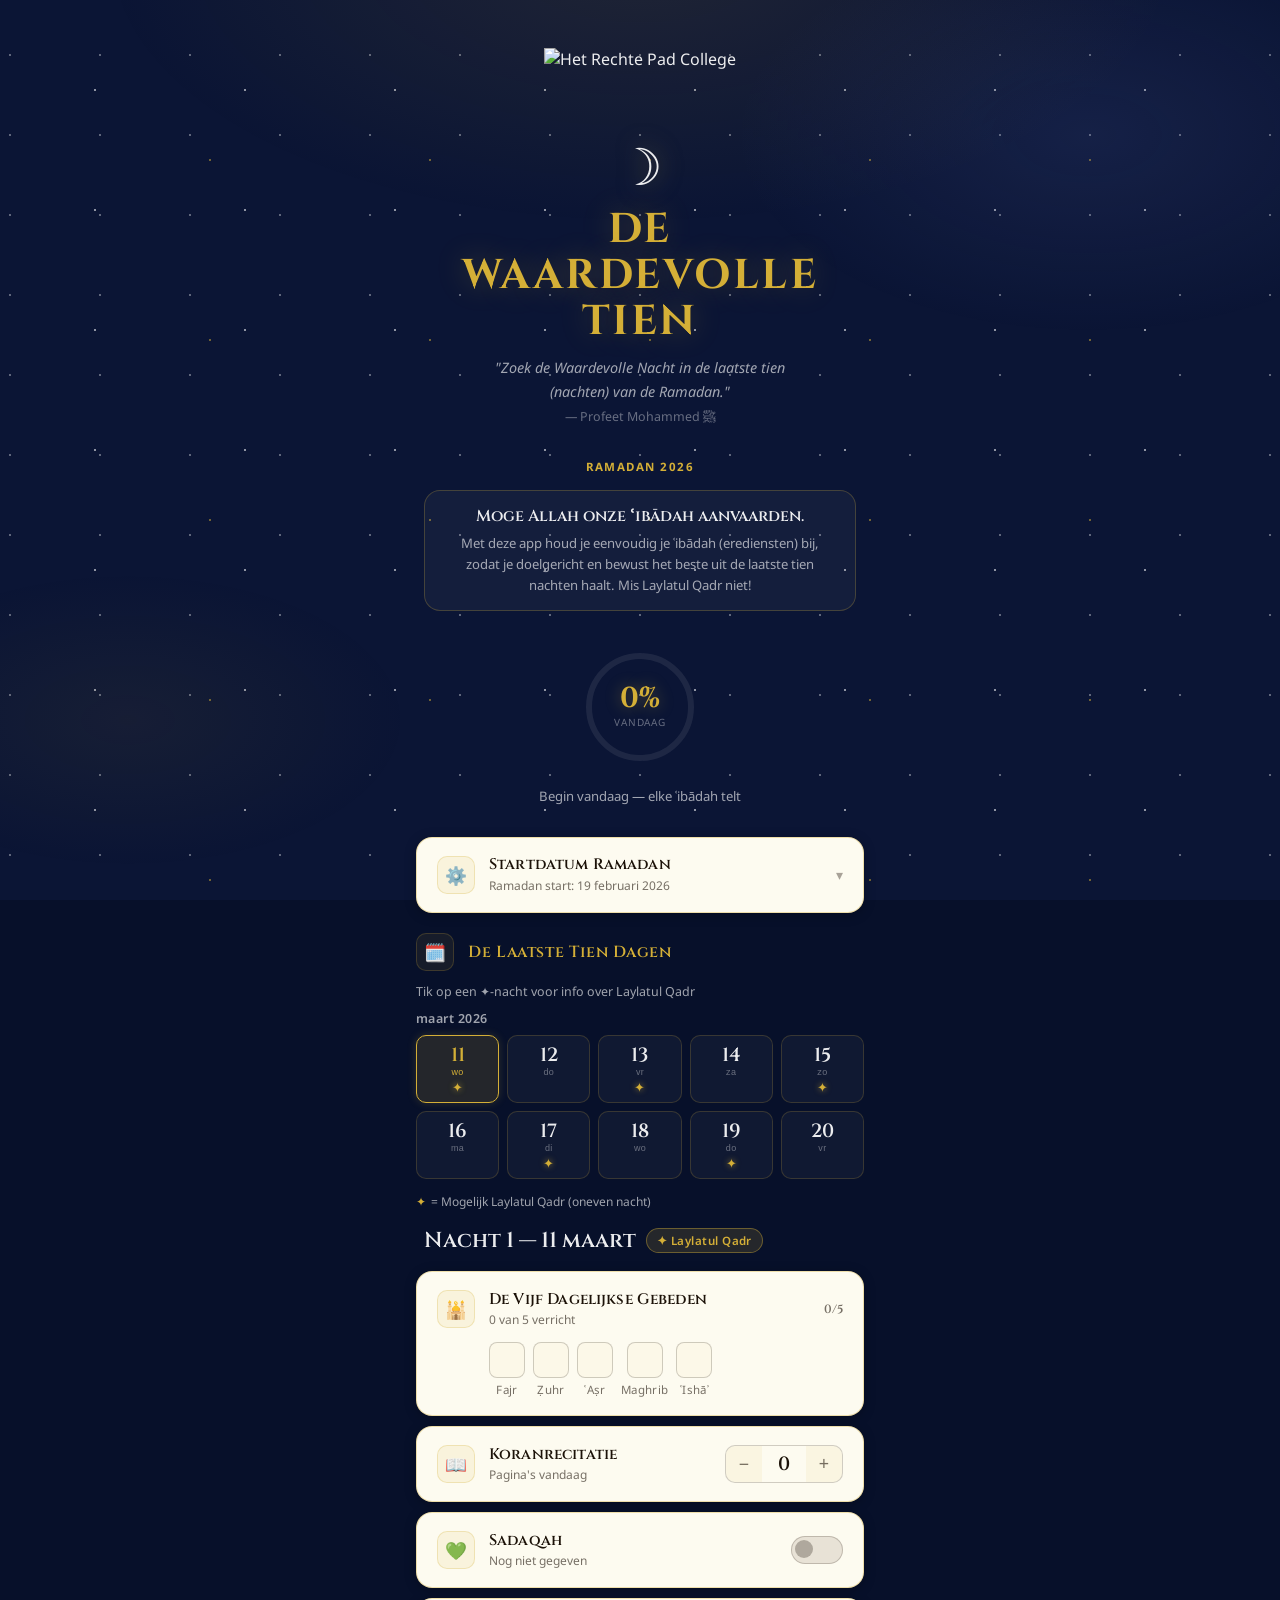
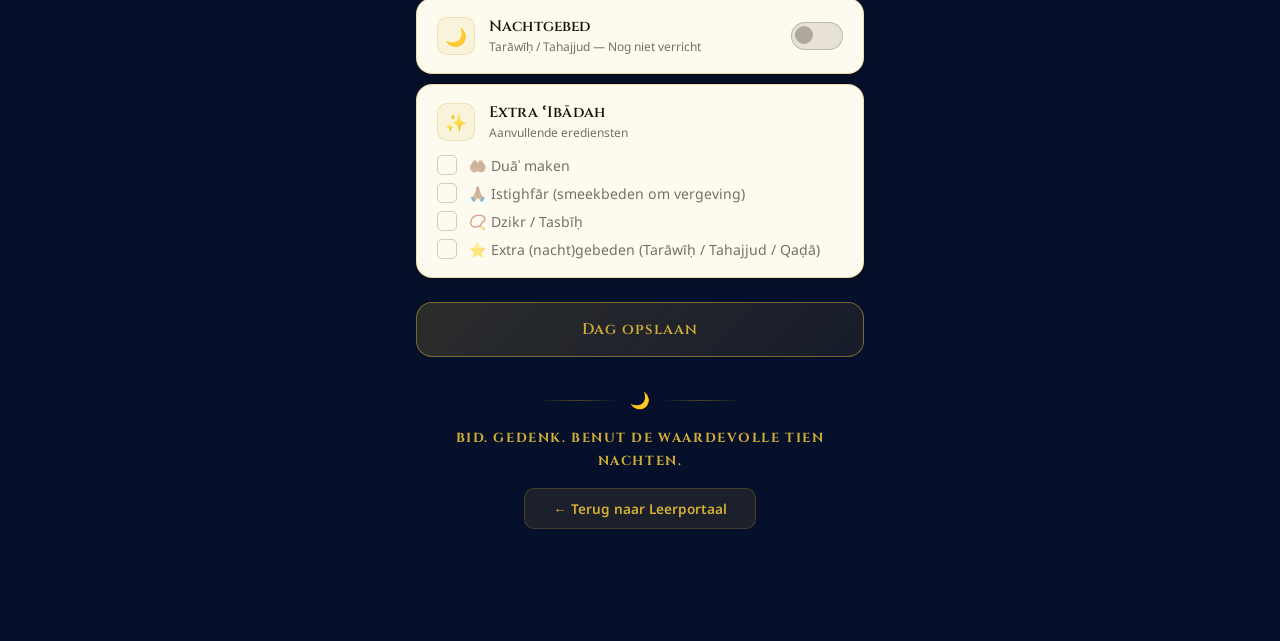
==== commit db36dd4c: "Tekst app-description en tagline bijgewerkt" ====
--- a/apps/de-waardevolle-tien/index.html
+++ b/apps/de-waardevolle-tien/index.html
@@ -32,7 +32,7 @@
 
       <div id="countdownBlock" class="countdown-block">
         <p id="countdownText" class="countdown-text"></p>
-        <p class="app-description">Met deze app houd je eenvoudig je ʿibādah (erediensten) bij, zodat je doelgericht en bewust het beste uit de laatste tien nachten haalt.</p>
+        <p class="app-description">Met deze app houd je eenvoudig je ʿibādah (erediensten) bij, zodat je doelgericht en bewust het beste uit de laatste tien nachten haalt. Mis Laylatul Qadr niet!</p>
       </div>
     </header>
 
@@ -246,7 +246,7 @@
     <!-- Tagline -->
     <div class="tagline-section">
       <div class="tagline-divider"><span>🌙</span></div>
-      <p class="tagline-text">Bid. Track. Groei tijdens de heilige nachten.</p>
+      <p class="tagline-text">Bid. Gedenk. Benut de waardevolle tien nachten.</p>
     </div>
 
     <!-- Footer -->
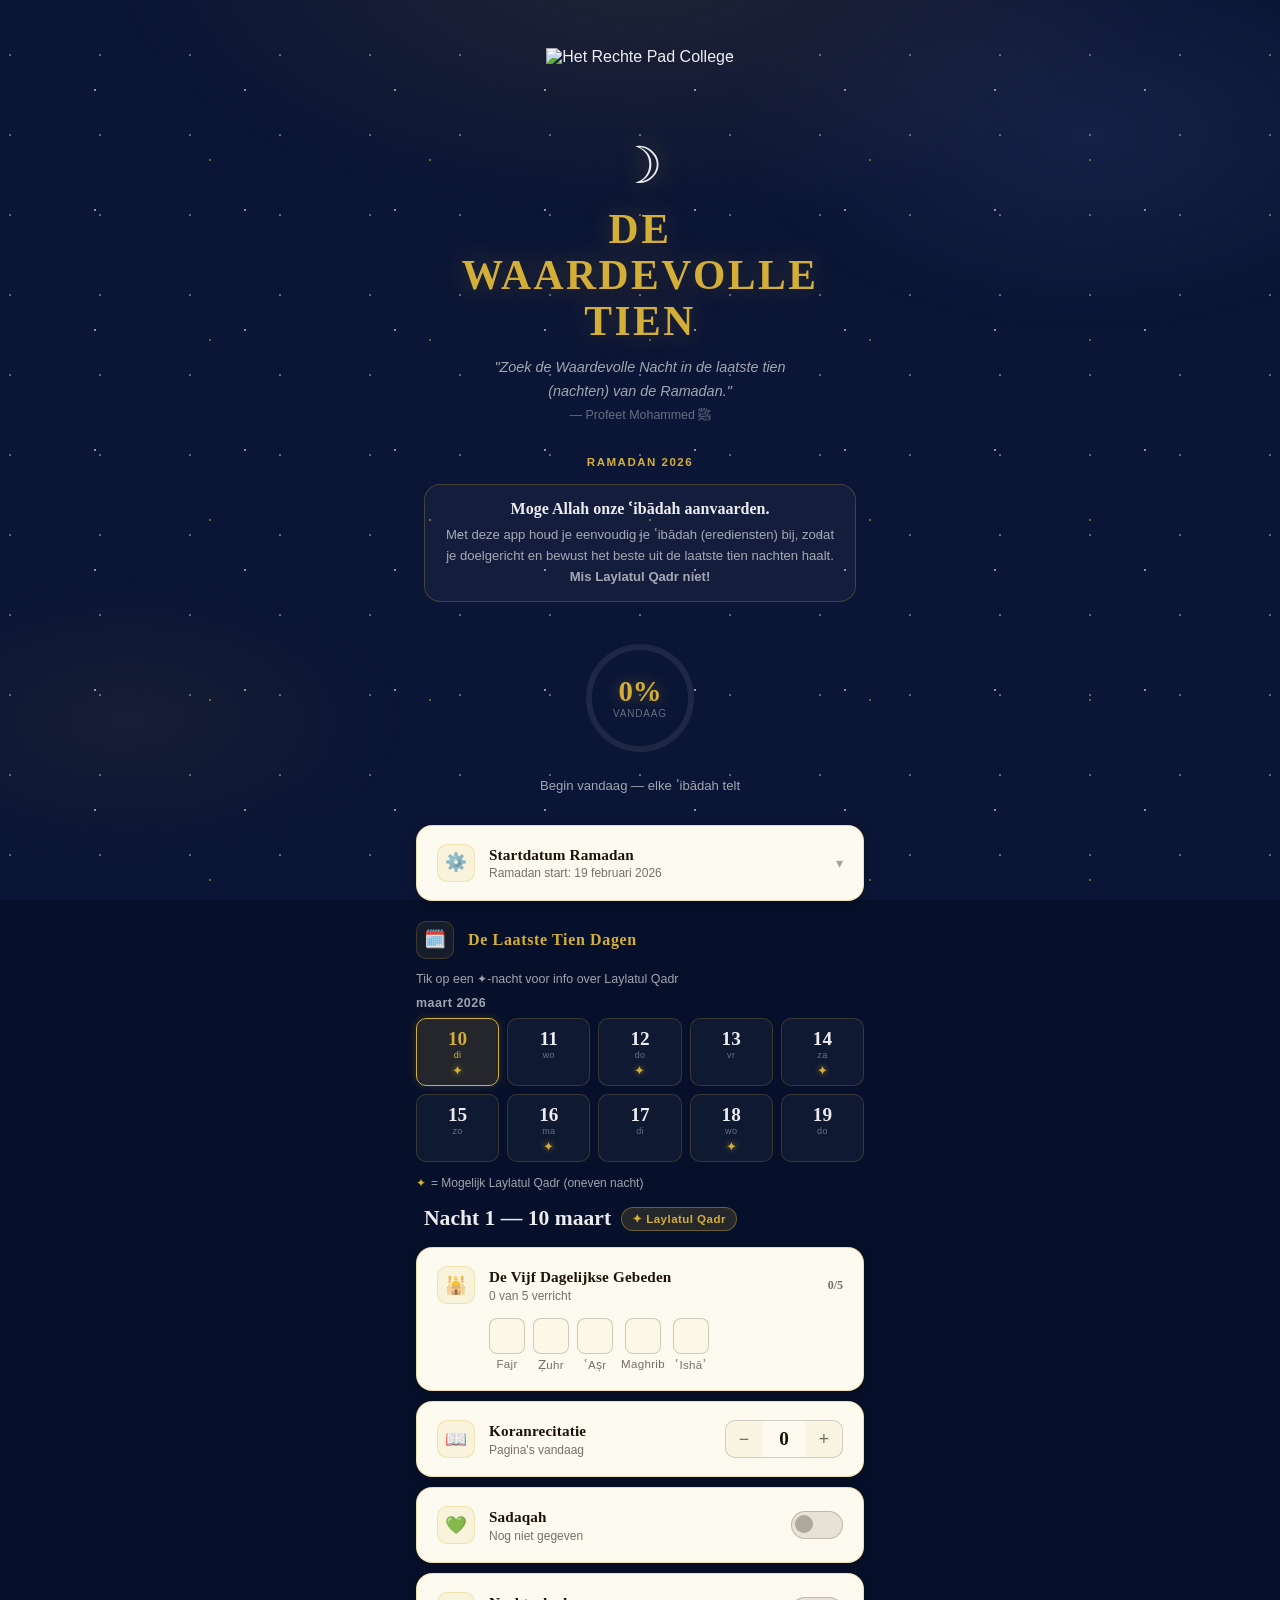
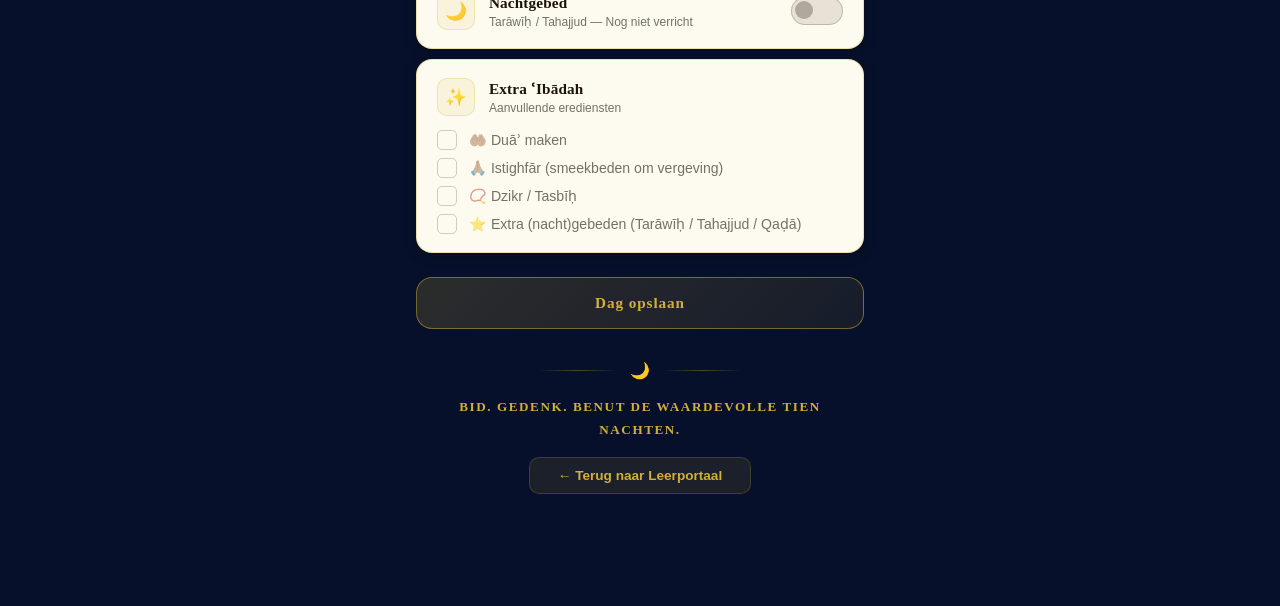
==== commit d623ac80: "Voeg GoatCounter tracking toe aan de-waardevolle-tien" ====
--- a/apps/de-waardevolle-tien/index.html
+++ b/apps/de-waardevolle-tien/index.html
@@ -8,6 +8,7 @@
     <link rel="apple-touch-icon" sizes="180x180" href="/icons/apple-touch-icon.png">
     <link rel="manifest" href="/icons/site.webmanifest">
   <meta name="viewport" content="width=device-width, initial-scale=1.0" />
+  <meta http-equiv="Content-Security-Policy" content="default-src 'self'; script-src 'self' https://gc.zgo.at; style-src 'self' 'unsafe-inline' https://fonts.googleapis.com; font-src https://fonts.gstatic.com; img-src 'self' data:; connect-src 'self' https://hetrechtepadcollege.goatcounter.com;">
   <title>De Waardevolle Tien | Het Rechte Pad College</title>
   <link rel="preconnect" href="https://fonts.googleapis.com" />
   <link rel="preconnect" href="https://fonts.gstatic.com" crossorigin />
@@ -32,7 +33,8 @@
 
       <div id="countdownBlock" class="countdown-block">
         <p id="countdownText" class="countdown-text"></p>
-        <p class="app-description">Met deze app houd je eenvoudig je ʿibādah (erediensten) bij, zodat je doelgericht en bewust het beste uit de laatste tien nachten haalt. Mis Laylatul Qadr niet!</p>
+        <p class="app-description">Met deze app houd je eenvoudig je ʿibādah (erediensten) bij, zodat je doelgericht en bewust het beste uit de laatste tien nachten haalt.<br><strong>Mis Laylatul Qadr niet!</strong></p>
+
       </div>
     </header>
 
@@ -288,5 +290,7 @@
   <div class="toast" id="toast" role="status" aria-live="polite"></div>
 
   <script src="script.js"></script>
+  <script data-goatcounter="https://hetrechtepadcollege.goatcounter.com/count"
+      async src="https://gc.zgo.at/count.js"></script>
 </body>
 </html>
